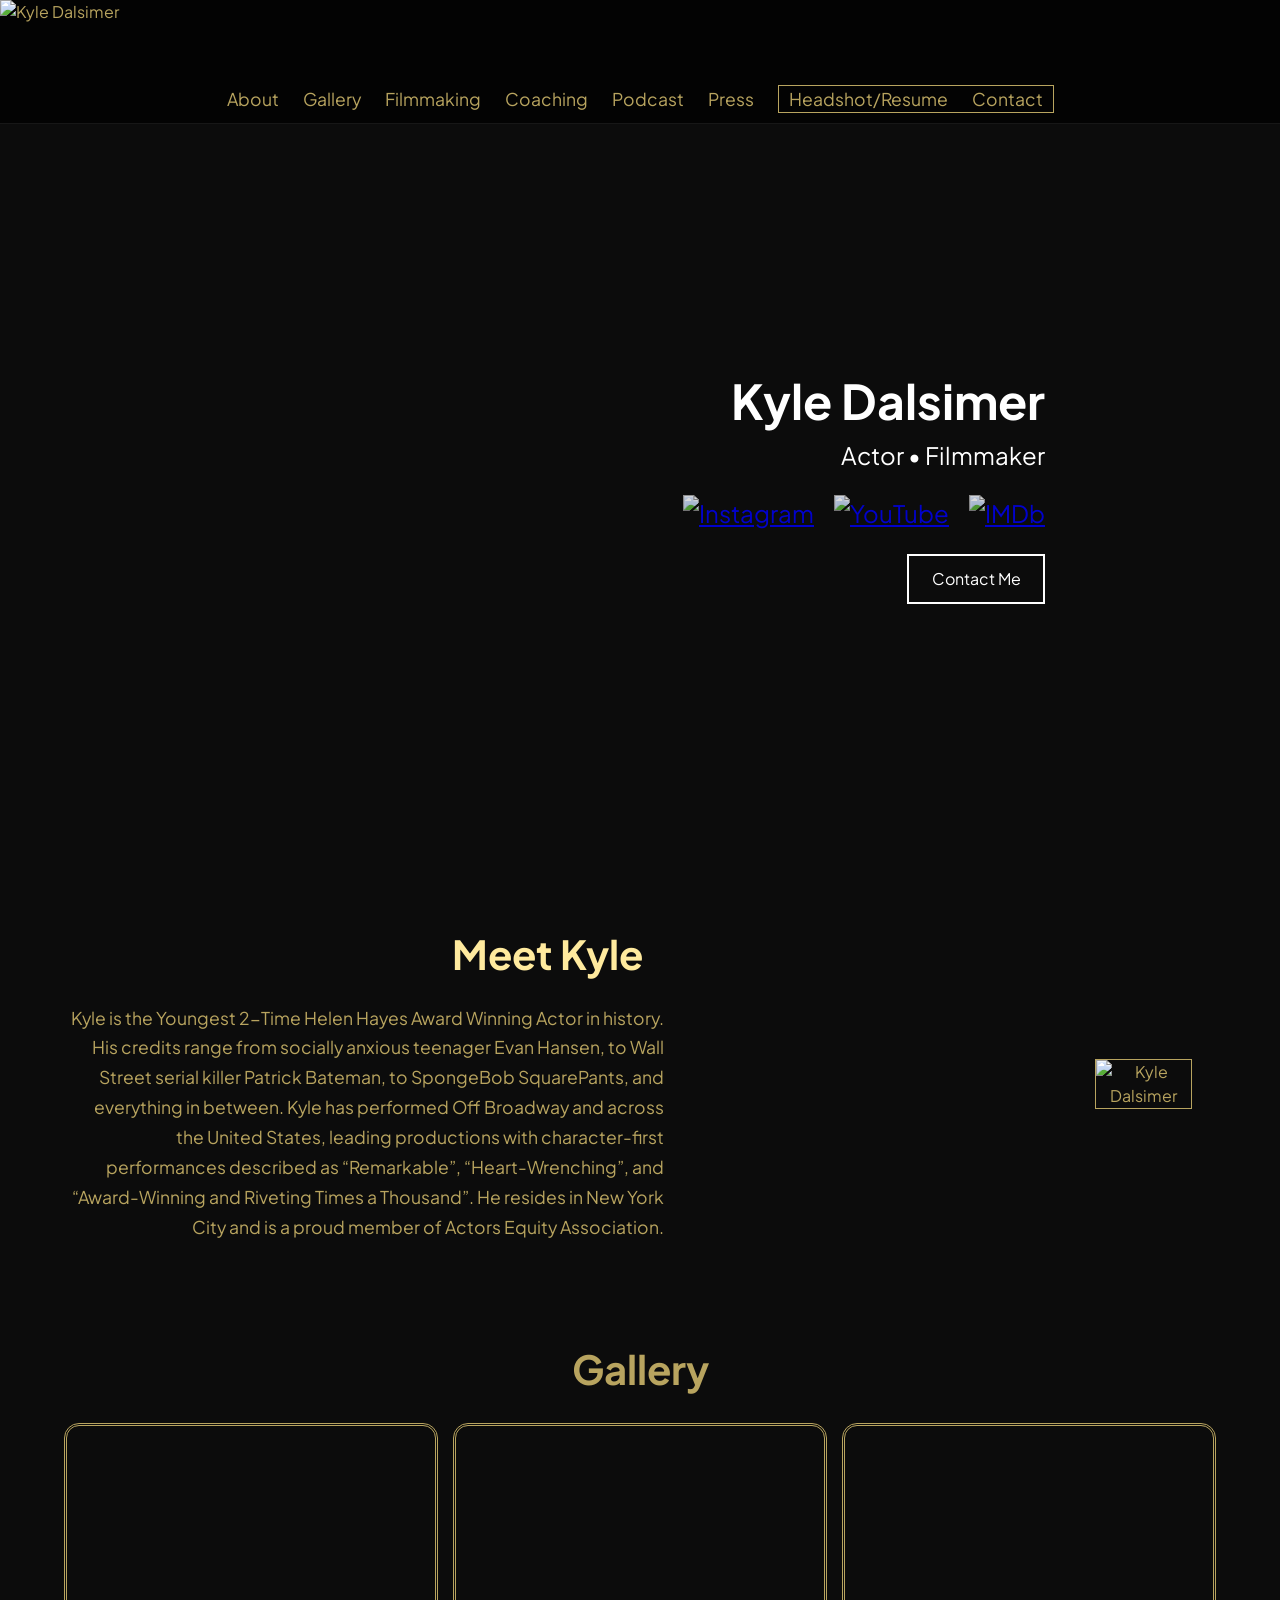
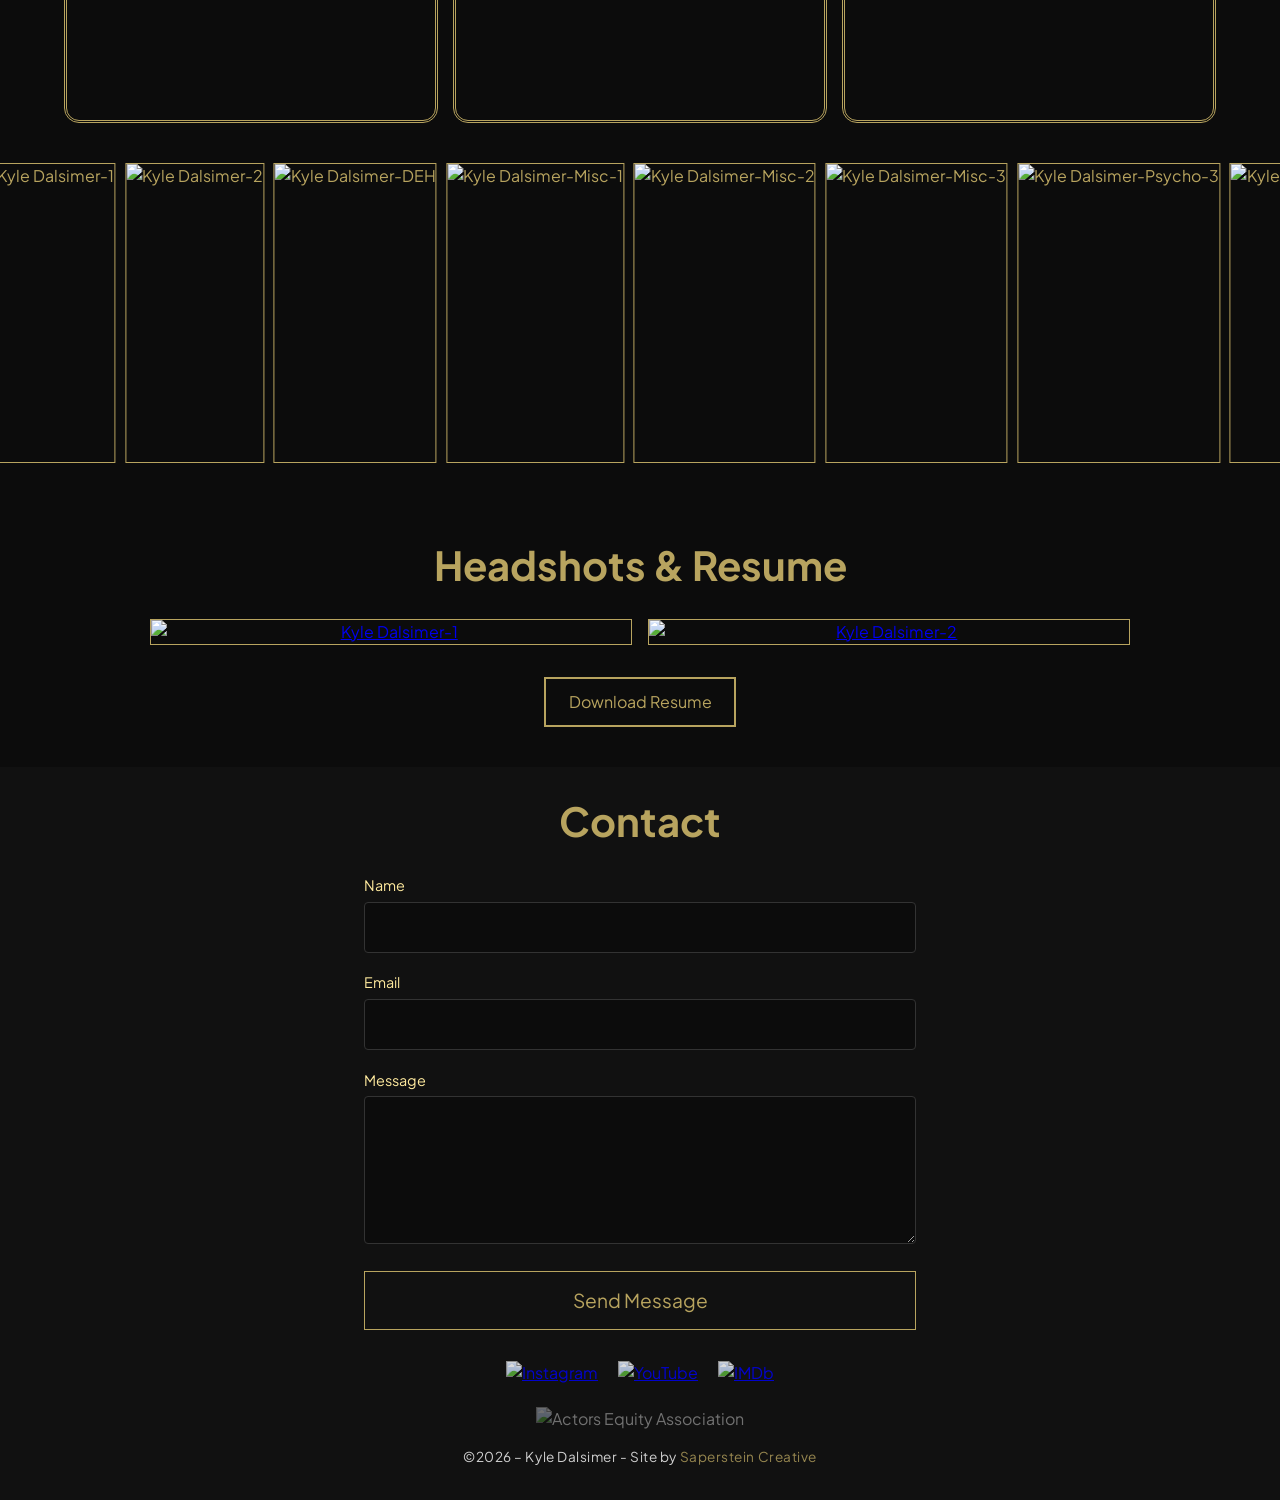
==== index.html @ 27006dba "Add files via upload" ====
<!DOCTYPE html>
<html lang="en">
<head>
  <meta charset="UTF-8">
  <meta name="viewport" content="width=device-width, initial-scale=1.0">
  <title>Kyle Dalsimer</title>
  <meta name="description" content="Official Website of Kyle Dalsimer">

<link rel="preconnect" href="https://fonts.googleapis.com">
<link rel="preconnect" href="https://fonts.gstatic.com" crossorigin>
<link href="https://fonts.googleapis.com/css2?family=Plus+Jakarta+Sans:ital,wght@0,200..800;1,200..800&display=swap" rel="stylesheet">
  <link rel="stylesheet" href="style.css">
</head>

<body>

<div id="page-wrapper">

<!-- NAV -->
<nav class="nav">

  <div class="logo">
    <a href="index.html">
      <img src="images/KD-Signature.svg" alt="Kyle Dalsimer">
    </a>
  </div>

<button class="hamburger" id="hamburger" aria-label="Toggle Menu">
  <span></span>
  <span></span>
  <span></span>
</button>

  <ul class="nav-links">
    <li><a href="#about">About</a></li>
    <li><a href="#reel">Gallery</a></li>
    <li><a href="pages/filmmaking.html">Filmmaking</a></li>
    <li><a href="pages/coaching.html">Coaching</a></li>
    <li><a href="pages/podcast.html">Podcast</a></li>
    <li><a href="pages/press.html">Press</a></li>

    <li>
      <ul class="headres-button-nav">
        <li><a href="#gallery">Headshot/Resume</a></li>
        <li><a href="#contact">Contact</a></li>
      </ul>
    </li>
  </ul>

</nav>

<!-- HERO -->
<header id="hero" class="hero">
  <div class="hero-left">
  </div>

  <div class="hero-right reveal">
    <h1>Kyle Dalsimer</h1>
    <p>Actor • Filmmaker</p>

     <div class="socials">
      <a href="https://www.instagram.com/kyledalsimer" target="_blank" aria-label="Instagram">
        <img src="images/icon-instagram.svg" alt="Instagram">
      </a>
      <a href="https://www.youtube.com/@kyledalsimer" target="_blank" aria-label="YouTube">
        <img src="images/icon-youtube.svg" alt="YouTube">
      </a>
      <a href="https://www.imdb.com/name/nm16443739/?ref_=tt_ov_1_1" target="_blank" aria-label="YouTube">
        <img src="images/icon-imdb.svg" alt="IMDb">
      </a>
    </div>

    <a href="#contact" class="btn">Contact Me</a>

  </div>

</header>

<!-- ABOUT -->
<section id="about" class="about-section">
  <div class="container about-inner">

    <div class="about-text reveal">
      <h2>Meet Kyle</h2>
      <p>
        Kyle is the Youngest 2-Time Helen Hayes Award Winning Actor in history.
        His credits range from socially anxious teenager Evan Hansen, to Wall
        Street serial killer Patrick Bateman, to SpongeBob SquarePants, and
        everything in between. Kyle has performed Off Broadway and across the
        United States, leading productions with character-first performances
        described as “Remarkable”, “Heart-Wrenching”, and “Award-Winning and
        Riveting Times a Thousand”. He resides in New York City and is a proud
        member of Actors Equity Association.
      </p>
    </div>

     <div class="about-image">
      <img src="images/headshot-2.jpg" alt="Kyle Dalsimer">
    </div>

  </div>
</section>

<!-- Gallery -->
<section id="reel" class="section alt">
  <div class="container">
    <h2>Gallery</h2>
    <div class="video-wrapper revealup">
      <iframe src="https://www.youtube.com/embed/IlOM77OqnHk?si=qnkr8kxGao5QCxED" title="YouTube video player" frameborder="0" allow="accelerometer; autoplay; clipboard-write; encrypted-media; gyroscope; picture-in-picture; web-share" referrerpolicy="strict-origin-when-cross-origin" allowfullscreen></iframe>
      <iframe src="https://www.youtube.com/embed/VIDEOID" allowfullscreen></iframe>
      <iframe src="https://www.youtube.com/embed/VIDEOID" allowfullscreen></iframe>
    </div>
  </div>

  <section class="scroll-gallery">
  <div class="gallery-track" id="galleryTrack">
    <!-- ORIGINAL SET -->
    <div class="gallery-item"><img src="images/psycho-1.jpg" alt="Kyle Dalsimer-1"></div>
    <div class="gallery-item"><img src="images/psycho-2.jpg" alt="Kyle Dalsimer-2"></div>
    <div class="gallery-item"><img src="images/DEH-1.jpg" alt="Kyle Dalsimer-DEH"></div>
    <div class="gallery-item"><img src="images/misc-1.jpg" alt="Kyle Dalsimer-Misc-1"></div>
    <div class="gallery-item"><img src="images/misc-2.jpg" alt="Kyle Dalsimer-Misc-2"></div>
    <div class="gallery-item"><img src="images/misc-3.jpg" alt="Kyle Dalsimer-Misc-3"></div>
    <div class="gallery-item"><img src="images/psycho-3.jpg" alt="Kyle Dalsimer-Psycho-3"></div>
    <div class="gallery-item"><img src="images/joseph-1.jpg" alt="Kyle Dalsimer-Joseph-1"></div>
    <div class="gallery-item"><img src="images/psycho-4.jpg" alt="Kyle Dalsimer-Psycho-4"></div>
    <div class="gallery-item"><img src="images/psycho-5.jpg" alt="Kyle Dalsimer-Psycho-5"></div>
    <div class="gallery-item"><img src="images/DEH-2.jpg" alt="Kyle Dalsimer-DEH-2"></div>
    <div class="gallery-item"><img src="images/DEH-3.jpg" alt="Kyle Dalsimer-DEH-3"></div>
    <div class="gallery-item"><img src="images/DEH-4.jpg" alt="Kyle Dalsimer-DEH-4"></div>
    <div class="gallery-item"><img src="images/joseph-2.jpg" alt="Kyle Dalsimer-Joseph-2"></div>
    <div class="gallery-item"><img src="images/joseph-3.jpg" alt="Kyle Dalsimer-Joseph-3"></div>
</section>

    <!-- LIGHTBOX -->
<div class="lightbox" id="lightbox">
  <button class="lb-close">&times;</button>
  <button class="lb-prev">&#10094;</button>
  <img class="lb-img" id="lbImg">
  <button class="lb-next">&#10095;</button>
</div>

</section>

<!-- Headshots -->
<section id="gallery" class="section alt">
  <div class="container">
    <h2>Headshots & Resume</h2>
    <div class="headshot-grid-container revealup">
    <div class="headshot-grid">
      <a href="images/headshot-1.jpg" download>
        
  <img src="images/headshot-1.jpg" alt="Kyle Dalsimer-1">
</a>
      <a href="images/headshot-2.jpg" download>
  <img src="images/headshot-2.jpg" alt="Kyle Dalsimer-2">
</a>
    </div>
    </div>

    <a href="pdfs/Kyle-Dalsimer-Resume.pdf" class="res-btn">Download Resume</a>

  </div>
</section>

<!-- CONTACT -->
<section id="contact" class="contact-section">
  <div class="contact-container">
    <h2>Contact</h2>

    <form class="contact-form">

      <div class="form-group">
        <label for="name">Name</label>
        <input id="name" name="name" type="text" required>
      </div>

      <div class="form-group">
        <label for="email">Email</label>
        <input id="email" name="email" type="email" required>
      </div>

      <div class="form-group">
        <label for="message">Message</label>
        <textarea id="message" name="message" rows="5" required></textarea>
      </div>

      <button type="submit">Send Message</button>

    </form>
  </div>
</section>

<!-- FOOTER -->
<footer class="footer">

     <div class="socials">
      <a href="https://www.instagram.com/kyledalsimer" target="_blank" aria-label="Instagram">
        <img src="images/icon-instagram.svg" alt="Instagram">
      </a>
      <a href="https://www.youtube.com/@kyledalsimer" target="_blank" aria-label="YouTube">
        <img src="images/icon-youtube.svg" alt="YouTube">
      </a>
      <a href="https://www.imdb.com/name/nm16443739/?ref_=tt_ov_1_1" target="_blank" aria-label="YouTube">
        <img src="images/icon-imdb.svg" alt="IMDb">
      </a>
    </div>

    <img class="footer-logo" src="images/AEA-logo-2.png" alt="Actors Equity Association">

   <div class="footer-copyright">
      ©2026 – Kyle Dalsimer - Site by <a href="https://www.sapersteindesign.com" target="_blank">Saperstein Creative</a>
    </div>

</footer>

</div>

<script src="script.js"></script>

</body>
</html>
---- style.css ----
/* RESET */
*,
*::before,
*::after {
  box-sizing: border-box;
  margin: 0;
  padding: 0;
}

:root{
  --gold: #b8a45f;
  --gold-soft: rgb(255, 234, 158);
  --black: #0c0c0c;
  --white: #ffffff;
  --nav-height: 110px;
}

*::before,
*::after {
  box-sizing: border-box;
  margin: 0;
  padding: 0;
}

body {
  margin: 0;
  line-height: 1.5;
  font-family: "Plus Jakarta Sans", sans-serif;
  background-color: var(--black);
  color: var(--gold);
}

#page-wrapper {
  opacity: 1;
  transition: opacity 0.5s ease-in-out;
}

#page-wrapper.fade-out {
  opacity: 0;
}

img{
  max-width:100%;
  height:auto;
}

/* SCROLL ANIMATION */

.reveal {
  opacity: 0;
  transform: translateX(20px);
  transition: opacity 0.7s ease, transform 0.7s ease;
}

.reveal.active {
  opacity: 1;
  transform: translateX(0);
}

.revealup {
  opacity: 0;
  transform: translateY(20px);
  transition: opacity 0.7s ease, transform 0.7s ease;
}

.revealup.active {
  opacity: 1;
  transform: translateY(0);
}

/* NAV */
.nav {
  position: sticky;
  top: 0;
  background: rgba(0, 0, 0, 0.7);
  color: var(--gold);
  border-bottom: 1px solid #171717;
  z-index: 1000;
  backdrop-filter: blur(10px);
}

.nav-flex {
  display: flex;
  flex-direction: column;
  justify-content: center;
  align-items: center;
  padding: 10px 0 15px 0;
}

.nav-container { /* NOT IN USE */
  display: flex;
  justify-content: center;
  align-items: center;
  padding: 5px;
  width: min(1100px, 90%);
  margin: auto;
}

.nav-links {
  position: sticky;
  top: 0;
  display: flex;
  gap: 1.5rem;
  list-style: none;
  align-items: center;
  font-size: 1.1rem;
  width: 100%;
  justify-content: center;
  margin-bottom: 10px;
}

.headres-button-nav { /* Headshot/Resume and Contact Button inside Nav */
  display: flex;
  gap: 1.5rem;
  list-style: none;
  border: 1px solid var(--gold);
  border-radius: 0px;
  padding: 0px 10px;
}

.nav a {
  display: block;
  text-decoration: none;
  color: inherit;
  transition: color 0.3s ease, transform 0.3s ease;
}

.nav a:hover {
  color: var(--gold-soft);
  transform: scale(1.04);
}

.logo {
  transition: color 0.3s ease, transform 0.3s ease;
  padding: 0 0 5px 0;
}

.logo img {
  display: block;
  height: 80px;
  width: auto;
  margin: auto;
}

.logo-svg {
  fill: var(--gold);
}

.logo:hover {
  color: var(--gold-soft);
  transform: scale(1.03);
}

/* HAMBURGER */

.hamburger{
  display:none;
  flex-direction:column;
  justify-content:center;
  gap:6px;
  width:28px;
  height:20px;
  cursor:pointer;
  position:absolute;
  right:25px;
  top:35px;
  background: none;
  border: none;
  padding: 0;
  z-index:1001;
}

.hamburger span{
  display:block;
  height:2px;
  width:100%;
  background:var(--gold);
  transition:all 0.3s ease;
  transform-origin:center;
}

/* HAMBURGER → X */

.hamburger.open span:nth-child(1){
  transform: translateY(8px) rotate(45deg);
}

.hamburger.open span:nth-child(2){
  opacity:0;
}

.hamburger.open span:nth-child(3){
  transform: translateY(-8px) rotate(-45deg);
}

/* HERO */
.hero {
  scroll-margin-top: var(--nav-height);
  display: grid;
  grid-template-columns: 1fr 1fr;
  height: 80vh;
  place-items: center;
  background: url("images/headshot-hero.jpg") center/cover no-repeat;
  background-color: var(--black);
  background-position: top;
  text-align: center;
  color: white;
  font-size: 1.5rem;
  padding-right: 10%;
}

.hero h1 {
  font-size: 3rem;
}

.hero-right {
  display:flex;
  flex-direction: column;
  align-items: flex-end;
}

.hero-left img {
  width: 100%;
  max-width: 300px;
  border-radius: 8px;
}

.btn {
  display: inline-block;
  font-size: 1rem;
  padding: .7rem 1.4rem;
  color: white;
  border: 2px solid white;
  text-decoration: none;
  transition: background-color 0.3s ease, color 0.3s ease, transform 0.3s ease;
}

.btn:hover {
  background-color: white;
  color: #000000;
  transform: scale(1.05);
}


/* SECTIONS */
.section {
  scroll-margin-top: var(--nav-height);
  padding: 1rem 0;
  margin-bottom: 1.5rem;
}

.section.alt {
  scroll-margin-top: var(--nav-height);
  background: var(--black);
}

.container {
  width: min(1200px, 90%);
  margin: auto;
  text-align: center;
}

h2 {
  margin-bottom: 1.5rem;
  text-align: center;
  font-size: 2.5rem;
}

/* ABOUT SECTION */
/* SECTION BACKGROUND */
.about-section{
  background: var(--black);
  padding: 5rem 0;
  scroll-margin-top: var(--nav-height);
}


/* CONTENT CONTAINER */
.container{
  width: min(1200px, 90%);
  margin-inline: auto;
}


/* FLEX LAYOUT */
.about-inner{
  display:flex;
  align-items:center;
  gap:4rem;
}

.about-inner.alt{
  gap:0;
  place-self: center;
}


/* IMAGE */
.about-image img{
  width: 80%;
  max-width: 500px;
  height:auto;
  display:block;
  border: 1.5px solid var(--gold);
}


/* TEXT */
.about-text{
  flex:1;
  color: var(--gold);
  text-align: right;
}

.about-text h2{
  font-size:2.5rem;
  margin-bottom:1.2rem;
  color: var(--gold-soft);
}

.about-text p{
  font-size:1.1rem;
  line-height:1.7;
  max-width:600px;
}

/* VIDEO */
.video-wrapper {
  display: grid;
  min-height: 300px;
  gap: 15px;
  grid-template-columns: repeat(3, 1fr);
}

.video-wrapper iframe {
  width: 100%;
  height: 100%;
  border: 3px double var(--gold);
  border-radius: 15px;
  transition: border 0.3s ease, transform 0.3s ease;
}

.video-wrapper iframe:hover {
  transform: scale(1.03);
  border: 3px double var(--gold-soft);
}

/* HEADSHOT GALLERY */
.grid {
  display: grid;
  grid-template-columns: repeat(auto-fit, minmax(220px, 1fr));
  gap: 1rem;
}

.grid img {
  width: 100%;
  display: block;
}

.headshot-grid-container{
  width: min(1200px, 85%);
  margin: auto;
}

.headshot-grid {
  display: grid;
  grid-template-columns: repeat(auto-fit, minmax(220px, 1fr));
  gap: 1rem;
}

.headshot-grid img {
  width: 100%;
  display: block;
  border: 1px solid var(--gold);
  transition: transform 0.3s ease;
}

.headshot-grid img:hover {
  transform: scale(1.02);
}

.res-btn {
  display: inline-block;
  font-size: 1rem;
  margin-top: 2rem;
  padding: .7rem 1.4rem;
  color: var(--gold);
  border: 2px solid var(--gold);
  text-decoration: none;
  transition: background-color 0.3s ease, color 0.3s ease, transform 0.3s ease, border 0.3s ease;
}

.res-btn:hover {
  background-color: var(--gold-soft);
  color: #000000;
  transform: scale(1.05);
  border: 2px solid var(--gold-soft);
}

/* GRID GALLERY */

.grid-gallery{
  width:min(1200px, 92%);
  margin-inline:auto;

  display:grid;
  grid-template-columns: repeat(4, 1fr);
  gap:1rem;
}


/* TILE */
.grid-item{
  position:relative;
  display:block;
  aspect-ratio:1/1;
  overflow:visible;
}


/* IMAGE */
.grid-item img{
  width:100%;
  height:100%;
  object-fit:cover;
  display:block;

  transition: transform .3s ease,
              filter .3s ease;
}


/* OVERLAY */
.grid-overlay{
  position:absolute;
  inset:0;
  background:rgba(0,0,0,.45);
  color: white;

  display:flex;
  align-items:center;
  justify-content:center;
  text-align:center;
  padding:1rem;

  opacity:0;
  transition:opacity .3s ease, transform .3s ease;
  font-size:1.2rem;
  letter-spacing:.04em;
}


/* HOVER EFFECT */
.grid-item:hover img{
  transform:scale(1.04);
  filter:brightness(.85);
}

.grid-item:hover .grid-overlay{
  opacity:1;
  transform: scale(1.04);
}


/* SCROLL GALLERY */

.scroll-gallery{
  width:100%;
  position:relative;
  margin-top: 1.5rem;
  overflow:hidden;
  padding: 1rem 0;
}

.gallery-track{
  display:flex;
  width:max-content;
}

.gallery-item{
  flex-shrink:0;
  margin-right:.6rem;
  height:300px;
  cursor:pointer;
}

.gallery-item img{
  height:100%;
  width:auto;
  display:block;
  transition:.3s ease;
  border-radius:0px;
  border: 1.5px solid var(--gold);
}

.gallery-item:hover img{
  transform:scale(1.03);
  border: 1.5px solid var(--gold-soft);
}

/* LIGHTBOX */
.lightbox{
  position:fixed;
  inset:0;
  background:rgba(0,0,0,.92);

  display:flex;
  align-items:center;
  justify-content:center;

  opacity:0;
  visibility:hidden;
  transition:opacity .35s ease, visibility .35s ease;

  z-index:999999;
}

/* active state */
.lightbox.open{
  opacity:1;
  visibility:visible;
}

.lb-img{
  max-width:90vw;
  max-height:90vh;

  transform:scale(.92);
  opacity:0;
  transition:transform .35s ease, opacity .35s ease;
}

.lightbox.open .lb-img{
  transform:scale(1);
  opacity:1;
}

.lb-close,
.lb-prev,
.lb-next{
  position:absolute;
  background:none;
  border:none;
  color:white;
  font-size:2.5rem;
  cursor:pointer;
  padding:.5rem 1rem;
}

.lb-close{ top:20px; right:30px; font-size:3rem; }
.lb-prev{ left:30px; }
.lb-next{ right:30px; }

/* Infinite scroll animation */
@keyframes scroll {
  from {
    transform: translateX(0);
  }
  to {
    transform: translateX(-50%);
  }
}

/* Optional: pause on hover */
.scroll-gallery:hover .gallery-track {
  animation-play-state: paused;
}

/* PRESS PAGE */
.hero-press {
  display: flex;
  scroll-margin-top: var(--nav-height);
  height: 70vh;
  place-items: center;
  background: url("images/joseph-3.jpg") center/cover no-repeat;
  background-color: var(--black);
  background-position: center;
  text-align: center;
  color: var(--gold-soft);
  font-size: 1.5rem;
  justify-content: center;
}

.hero-press h1 {
  font-size: 7rem;
  filter: drop-shadow(2px 2px 5px var(--black));
}

/* FILMMAKING PAGE */
.hero-filmmaking {
  display: flex;
  scroll-margin-top: var(--nav-height);
  height: 20vh;
  place-items: center;
  background-color: var(--black);
  text-align: center;
  color: var(--gold-soft);
  justify-content: center;
  margin-top: 2rem;
}

.hero-filmmaking h1 {
  font-size: 5rem;
  filter: drop-shadow(2px 2px 5px var(--black));
}

.film-text{
  flex:1;
  color: var(--gold);
  text-align: left;
}

.film-text h2{
  font-size:2.5rem;
  margin-bottom:1.2rem;
  color: var(--gold-soft);
}

.film-text p{
  font-size:1.1rem;
  line-height:1.7;
  max-width:600px;
}

.film-btn {
  display: flex;
  font-size: 1rem;
  padding: .7rem 1.4rem;
  margin-top: 2rem;
  place-self: center;
  color: var(--gold);
  border: 2px solid var(--gold);
  text-decoration: none;
  transition: background-color 0.3s ease, color 0.3s ease, transform 0.3s ease, border 0.3s ease;
}

.film-btn:hover {
  background-color: var(--gold-soft);
  color: #000000;
  transform: scale(1.05);
  border: 2px solid var(--gold-soft);
}

/* PODCAST PAGE */

.podcast-container{
  display:flex;
  align-items:center;
  gap:2rem;
  place-self: center;
  flex-direction: column;
}

.hero-podcast {
  display: flex;
  scroll-margin-top: var(--nav-height);
  height: 20vh;
  place-items: center;
  background-color: var(--black);
  text-align: center;
  color: var(--gold-soft);
  justify-content: center;
  margin-top: 2rem;
}

.hero-podcast h1 {
  font-size: 3.5rem;
  filter: drop-shadow(2px 2px 5px var(--black));
}

.video-wrapper-podcast {
  margin: 2rem auto;
  width: min(900px, 90%);
}

.video-wrapper-podcast iframe {
  width: 100%;
  height: 400px;
  border: 3px double var(--gold);
  border-radius: 15px;
  transition: border 0.3s ease, transform 0.3s ease;
}

.video-wrapper-podcast iframe:hover {
  transform: scale(1.01);
  border: 3px double var(--gold-soft);
}

.audio-wrapper-podcast {
  display: flex;
  justify-content: center;
  margin: 2rem 20vh auto 20vh;
}

.audio-wrapper-podcast iframe {
  width: 75%;
  border: 3px double var(--gold);
  border-radius: 15px;
  transition: border 0.3s ease, transform 0.3s ease;
}

.audio-wrapper-podcast iframe:hover {
  transform: scale(1.01);
  border: 3px double var(--gold-soft);
}

/* COACHING PAGE */

.coaching-container{
  display:flex;
  align-items:center;
  gap:2rem;
  place-self: center;
  flex-direction: column;
  margin-top: -3rem;
}

/* FOOTER */

.footer {
  text-align: center;
  padding-bottom: 2rem;
  background: #111;
  color: white;
}

.socials {
  display: flex;
  justify-content: center;
  gap: 20px;
  padding: 1.4rem 0;
}

.socials img {
  width: 45px;
  height: 45px;
  opacity: 0.85;
  transition: opacity 0.3s ease, transform 0.3s ease;
}

.socials a:hover img {
  opacity: 1;
  transform: translateY(-2px);
}

.footer-copyright {
  font-size: 0.85rem;
  opacity: 0.8;
  letter-spacing: 0.04em;
}

.footer-copyright a {
  color: var(--gold);               /* slightly lighter than text */
  text-decoration: none;            /* remove underline */
  transition: color 0.3s ease;      /* smooth hover */
}

.footer-copyright a:hover {
  color: var(--gold-soft);         /* subtle highlight on hover */
  cursor: pointer;
}

.footer-logo { 
  width: 160px;
  height: auto;
  opacity: 0.4;
  padding-bottom: 1rem;
}

/* CONTACT SECTION */

input,
textarea,
select,
button {
  font: inherit;
  color: inherit;
}

.contact-section{
  scroll-margin-top: var(--nav-height);
  padding: 0.5rem 0;
  background: #111;
}

.contact-container{
  max-width: 600px;
  margin: auto;
  margin-top: 1rem;
  padding: 0 1.5rem;
}

.contact-form{
  display: flex;
  flex-direction: column;
  gap: 1.2rem;
}

.form-group{
  display: flex;
  flex-direction: column;
}

.contact-form label{
  margin-bottom: .3rem;
  font-size: .9rem;
  color: var(--gold-soft);
}

.contact-form input,
.contact-form textarea{
  padding: .8rem;
  border: 1px solid #333;
  background: var(--black);
  color: white;
  font-size: 1rem;
  border-radius: 4px;
  transition: border .25s, box-shadow .25s;
}

.contact-form input:focus,
.contact-form textarea:focus{
  outline: none;
  border-color: var(--gold);
  box-shadow: 0 0 0 1px var(--gold);
}

.contact-form button{
  margin-top: .5rem;
  padding: .9rem;
  background: transparent;
  color: var(--gold);
  border: 1px solid var(--gold);
  cursor: pointer;
  font-size: 1.2rem;
  transition: all .3s ease;
}

.contact-form button:hover{
  background: var(--gold-soft);
  color: black;
  transform: scale(1.05);
}



/* MEDIA QUERIES */

/* grid gallery tablet */
@media (max-width: 1000px){
  .grid-gallery{
    grid-template-columns: repeat(3, 1fr);
  }
}

/* grid gallery small tablet */
@media (max-width: 700px){
  .grid-gallery{
    grid-template-columns: repeat(2, 1fr);
  }
}

/* grid gallery phone */
@media (max-width: 450px){
  .grid-gallery{
    grid-template-columns: 1fr;
  }
}

/* Hamburger Menu */

@media (max-width:850px){

  .nav{
    padding-bottom:10px;
  }

  .logo img{
    height:60px;
    margin-left:20px;
    margin-top:20px;
  }

  .hamburger{
    display:flex;
  }

  .nav-links{
    z-index: 1001;
    display:none;
    flex-direction:column;

    position:fixed;
    top: var(--nav-height);
    left:0;

    width:100%;
    background:rgba(0,0,0,.95);

    gap:22px;
    padding:30px 0;

    text-align:center;

    opacity:0;
    transform:translateY(-10px);
    transition:all .3s ease;

    border-top: 1px solid var(--gold);
  }

  .nav-links.open{
    display:flex;
    opacity:1;
    transform:translateY(0);
  }

  .nav-links li{
    opacity:0;
    transform:translateY(-10px);
    transition:opacity .35s ease, transform .35s ease;
}

  .nav-links.open li{
    opacity:1;
    transform:translateY(0);
  }

  .nav-links.open li:nth-child(1){ transition-delay:.05s; }
  .nav-links.open li:nth-child(2){ transition-delay:.1s; }
  .nav-links.open li:nth-child(3){ transition-delay:.15s; }
  .nav-links.open li:nth-child(4){ transition-delay:.2s; }
  .nav-links.open li:nth-child(5){ transition-delay:.25s; }
  .nav-links.open li:nth-child(6){ transition-delay:.3s; }
  .nav-links.open li:nth-child(7){ transition-delay:.35s; }

}

@media (min-width: 850px){
  .hamburger{
    display:none;
  }
}

@media (max-width:850px){

  .nav{
    display:flex;
    align-items:center;
    justify-content:space-between;
  }

}

/*Grid Gallery and Hero on smaller screens */

@media (max-width: 700px){

.hero{
  grid-template-columns:1fr;
  height:auto;
  padding:120px 0px 80px 0px;
  justify-items: end;
}

.hero-right{
  padding-right: 5%;
}

.hero h1{
  font-size:2.4rem;
}

}

/* ABOUT SECTION ON SMALLER SCREENS */

@media (max-width: 900px){

.about-inner{
  flex-direction:column;
  text-align:center;
}

.about-text{
  text-align:center;
}

.about-image img{
  width:100%;
}

.film-text{
  margin-top: 2rem;
}

}

/* VIDEO GALLERY ON SMALLER SCREENS */

@media (max-width: 900px){

.video-wrapper{
  grid-template-columns:1fr;
  min-height:auto;
}

.video-wrapper iframe{
  height:220px;
}

.audio-wrapper-podcast{
  margin: 1rem;

}

}

@media (max-width:768px){

.gallery-item{
  height:250px;
}

}

@media (max-width: 900px){
  
  :root{
    --nav-height: 90px;
  }
}
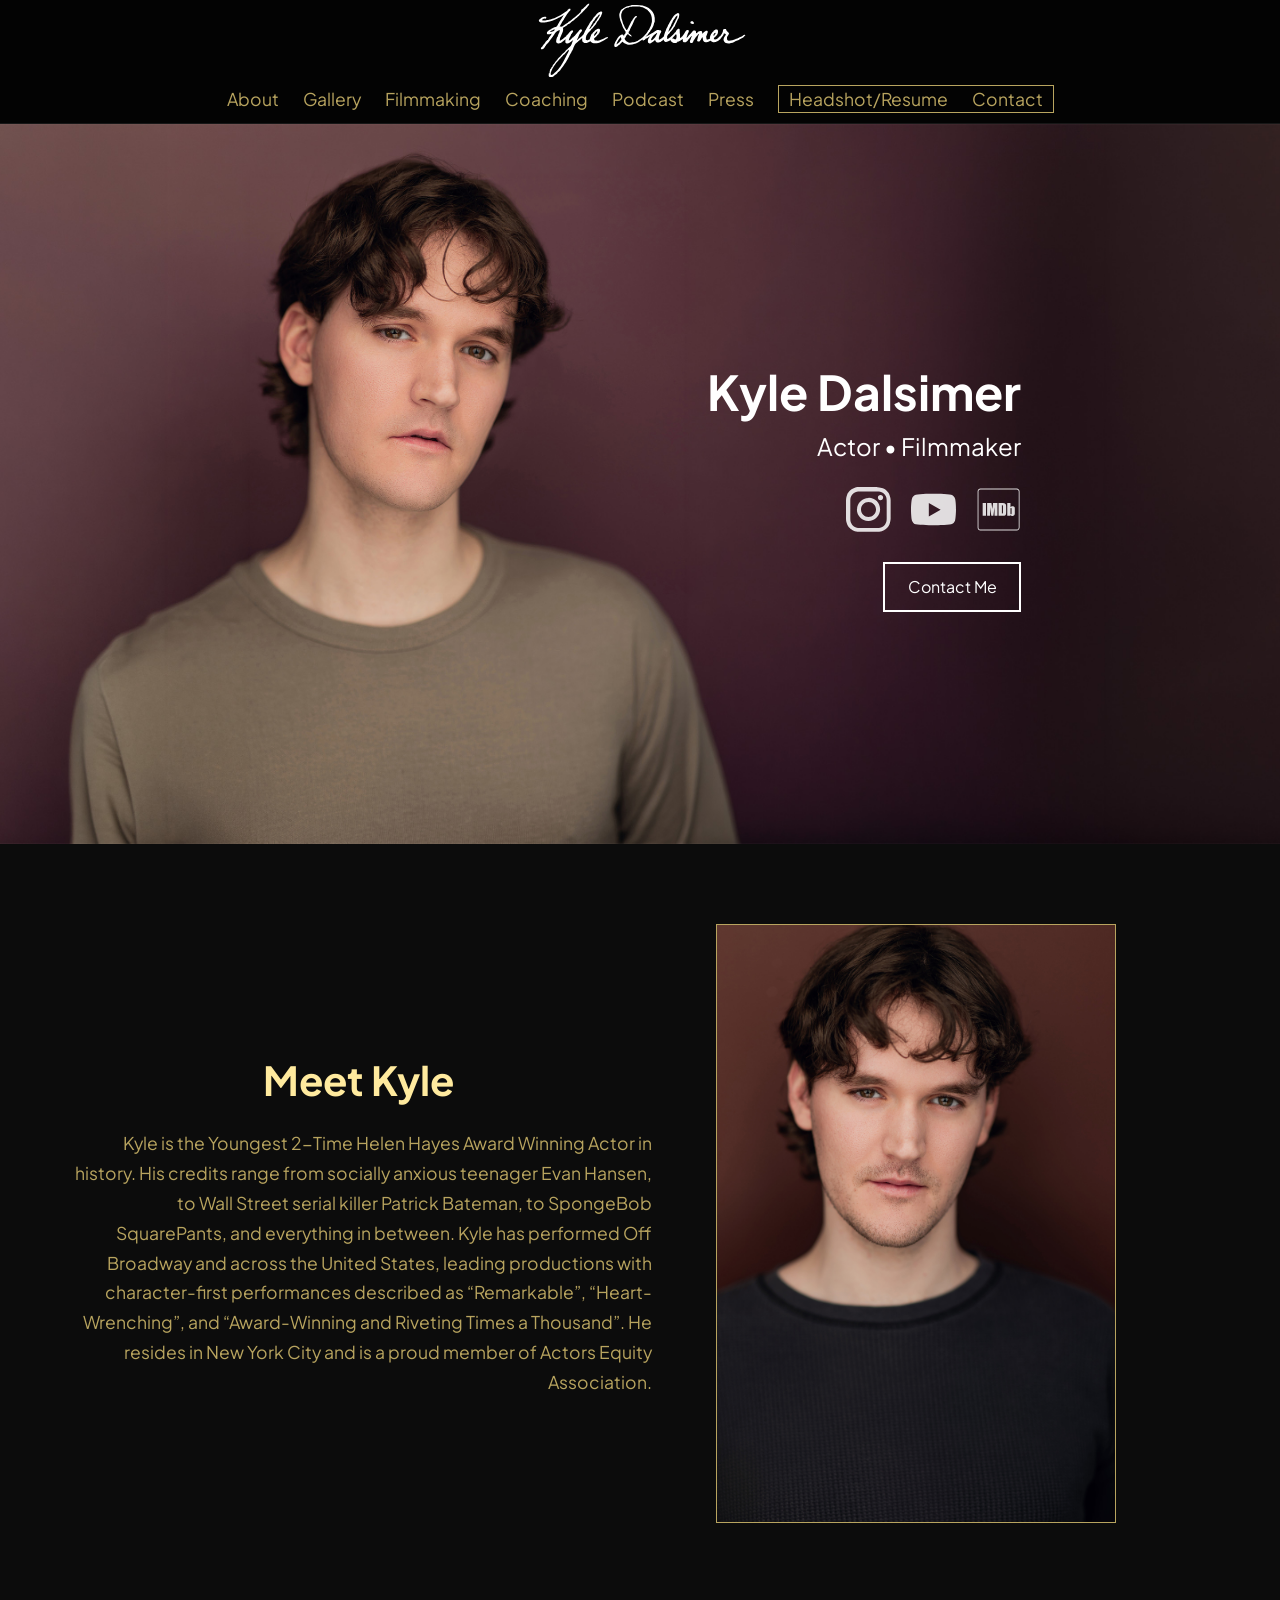
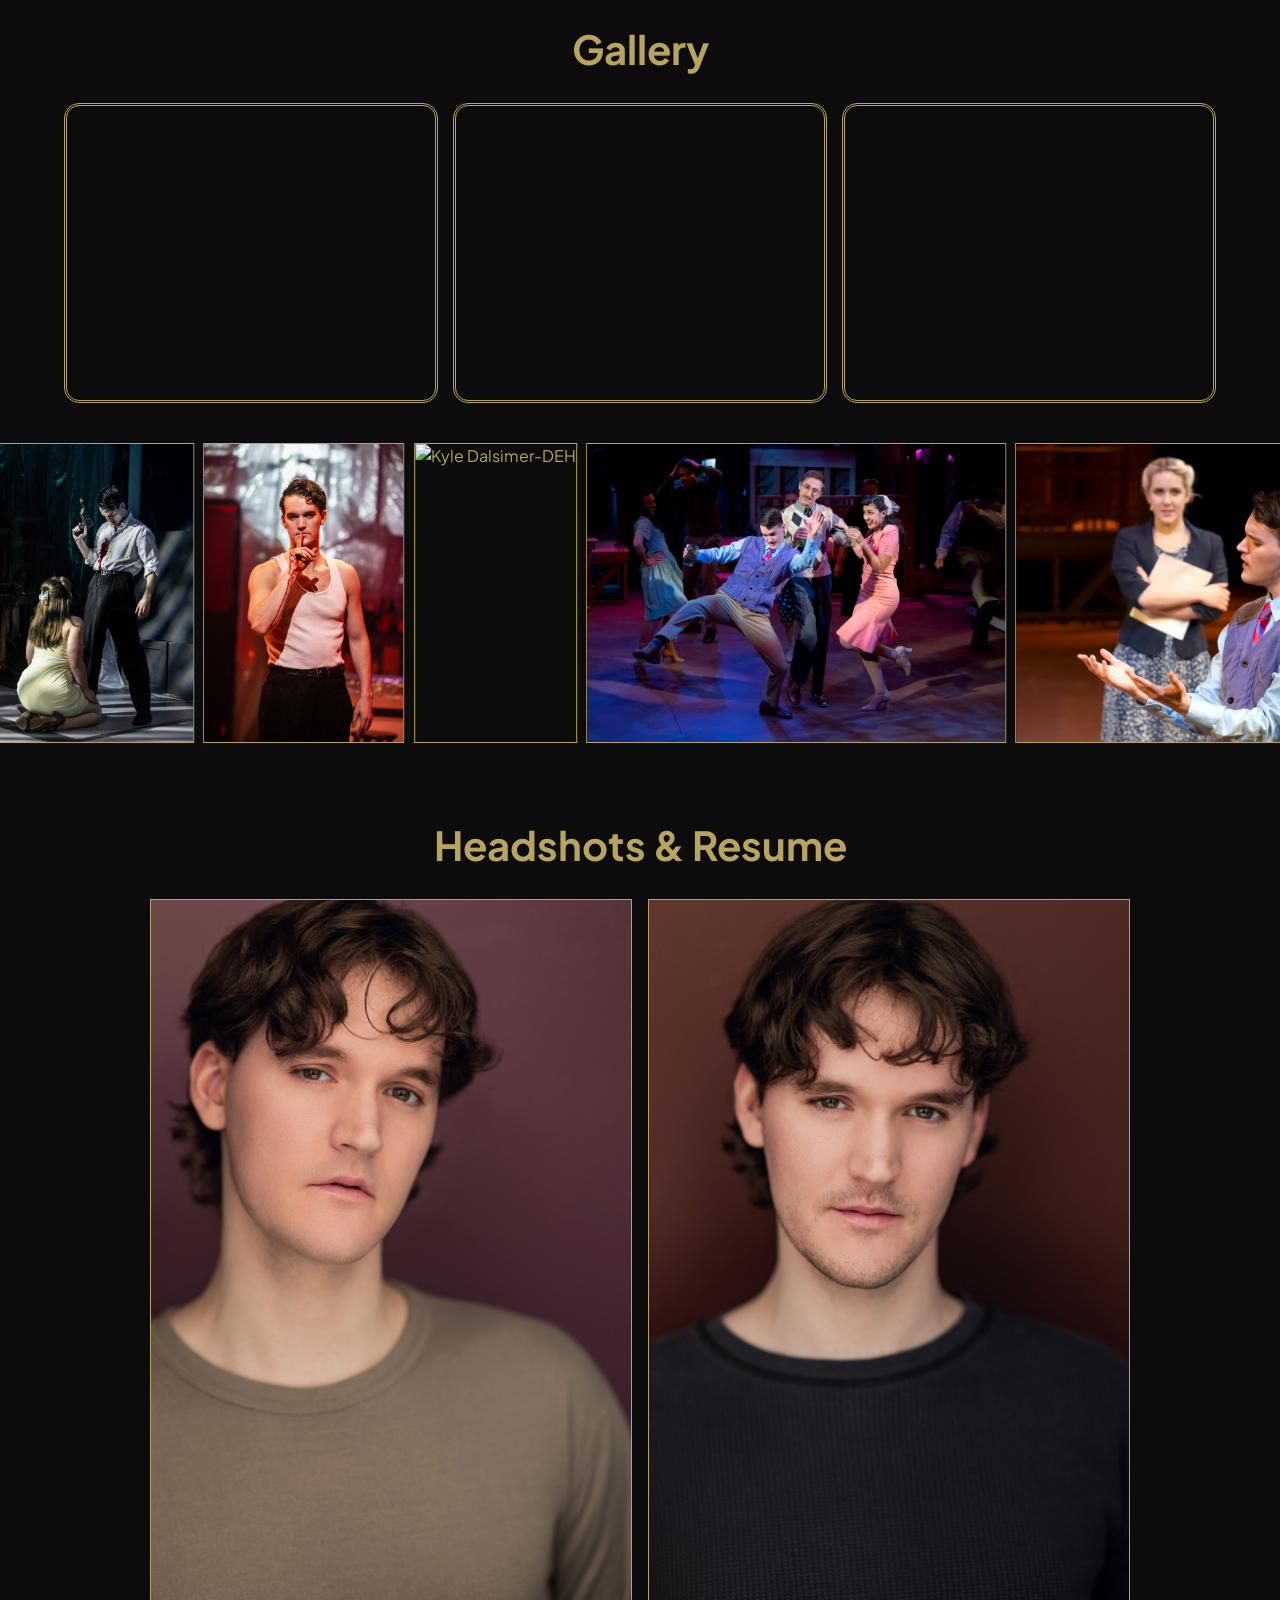
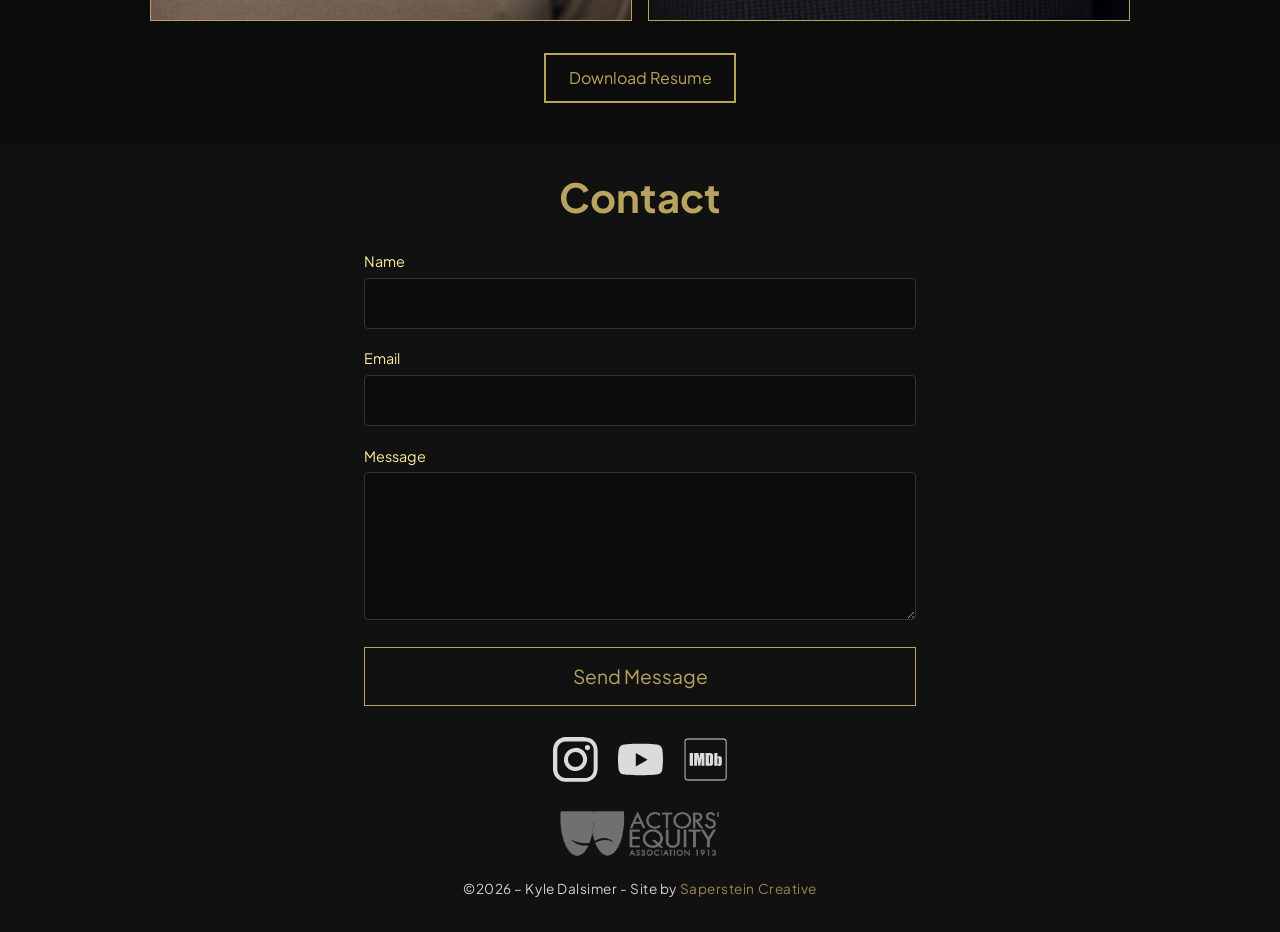
==== commit 3ffbaf17: "Update video iframes in index.html Replaced placeholder video iframes with actual video links." ====
--- a/index.html
+++ b/index.html
@@ -107,8 +107,8 @@
     <h2>Gallery</h2>
     <div class="video-wrapper revealup">
       <iframe src="https://www.youtube.com/embed/IlOM77OqnHk?si=qnkr8kxGao5QCxED" title="YouTube video player" frameborder="0" allow="accelerometer; autoplay; clipboard-write; encrypted-media; gyroscope; picture-in-picture; web-share" referrerpolicy="strict-origin-when-cross-origin" allowfullscreen></iframe>
-      <iframe src="https://www.youtube.com/embed/VIDEOID" allowfullscreen></iframe>
-      <iframe src="https://www.youtube.com/embed/VIDEOID" allowfullscreen></iframe>
+      <iframe src="https://www.youtube.com/embed/WTzMeZFlxNI?si=aj-J9F8LuwLNmQAg" title="YouTube video player" frameborder="0" allow="accelerometer; autoplay; clipboard-write; encrypted-media; gyroscope; picture-in-picture; web-share" referrerpolicy="strict-origin-when-cross-origin" allowfullscreen></iframe>
+      <iframe src="https://www.youtube.com/embed/AKss7FYpPEs?si=peE1-weU8Ets7sNG" title="YouTube video player" frameborder="0" allow="accelerometer; autoplay; clipboard-write; encrypted-media; gyroscope; picture-in-picture; web-share" referrerpolicy="strict-origin-when-cross-origin" allowfullscreen></iframe>
     </div>
   </div>
 
--- a/style.css
+++ b/style.css
@@ -641,6 +641,13 @@
   border: 2px solid var(--gold-soft);
 }
 
+.film-button-wrapper {
+  display: flex;
+  direction: column;
+  place-content: center;
+  margin: 2rem;
+}
+
 /* PODCAST PAGE */
 
 .podcast-container{
@@ -713,6 +720,7 @@
   place-self: center;
   flex-direction: column;
   margin-top: -3rem;
+  padding: 0 2rem;
 }
 
 /* FOOTER */
@@ -863,7 +871,7 @@
 /* grid gallery phone */
 @media (max-width: 450px){
   .grid-gallery{
-    grid-template-columns: 1fr;
+    grid-template-columns: repeat(2, 1fr);
   }
 }
 
@@ -1029,4 +1037,4 @@
   :root{
     --nav-height: 90px;
   }
-}+}
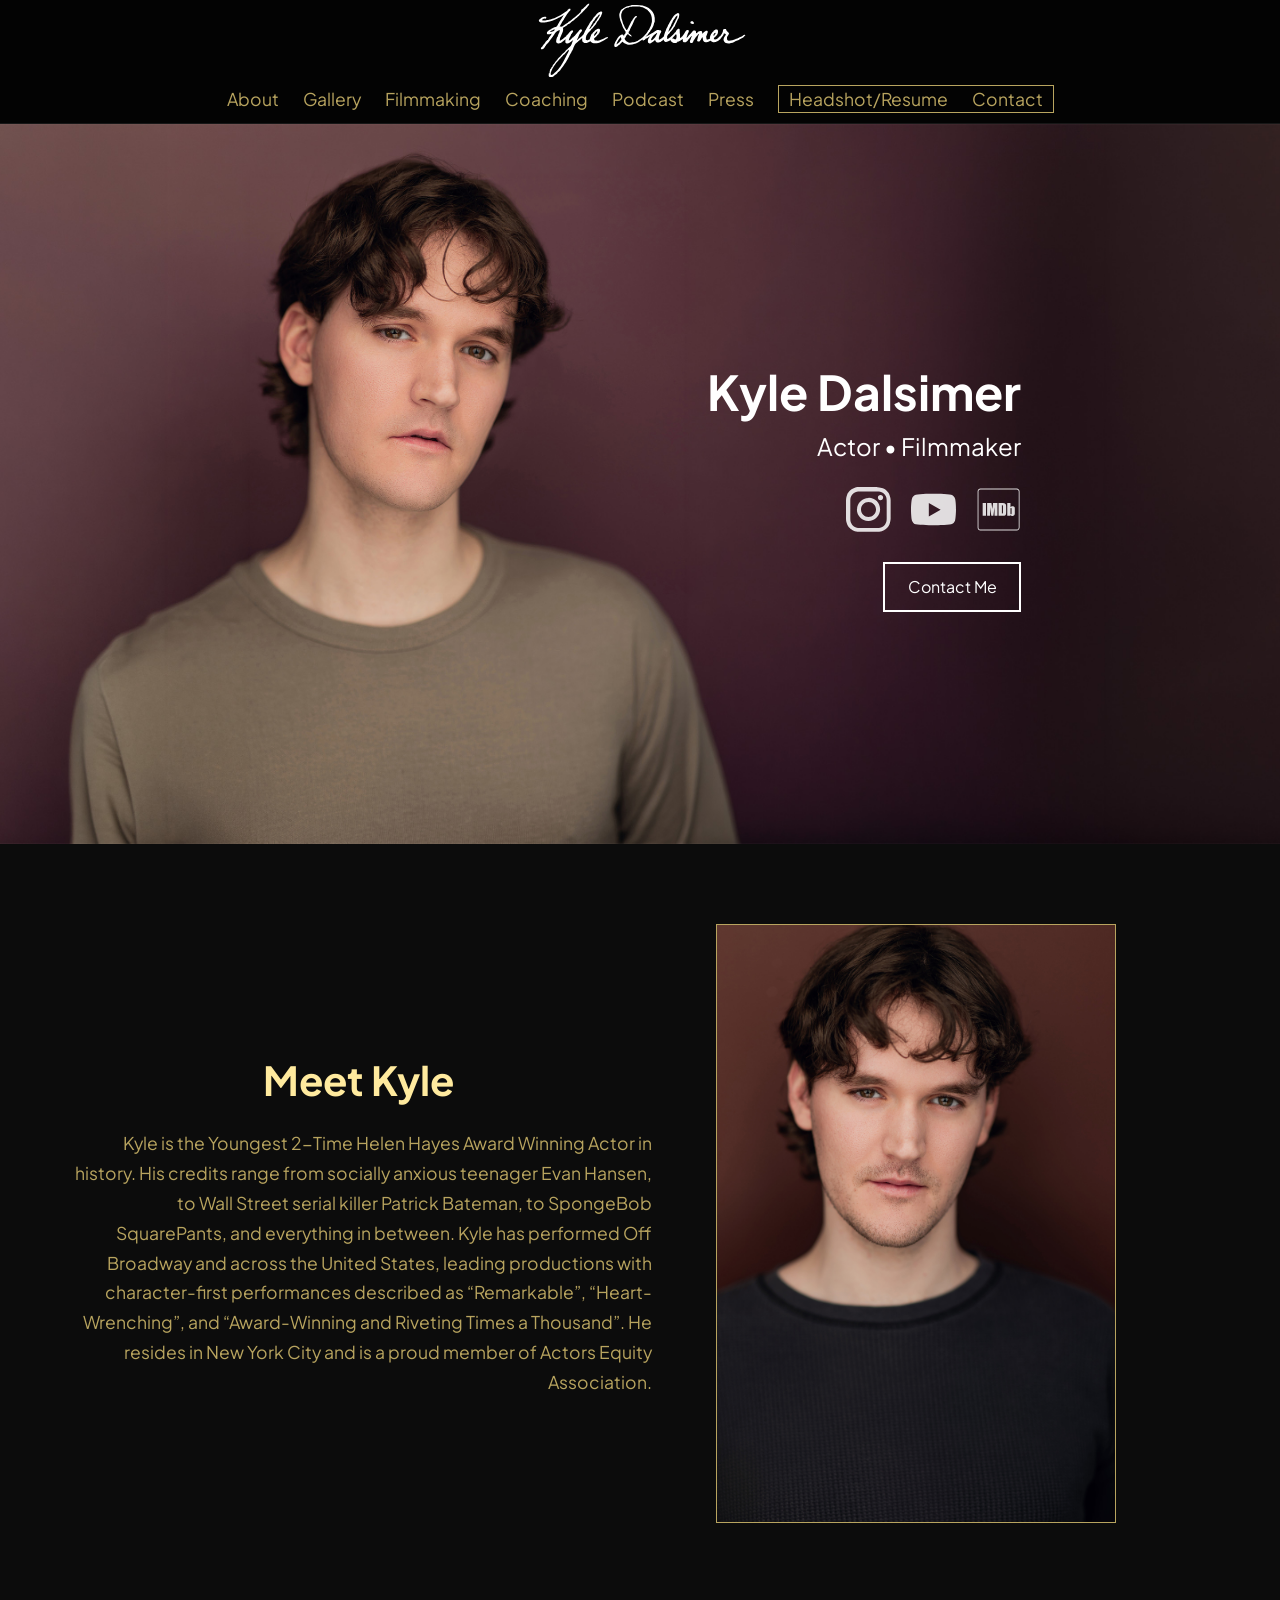
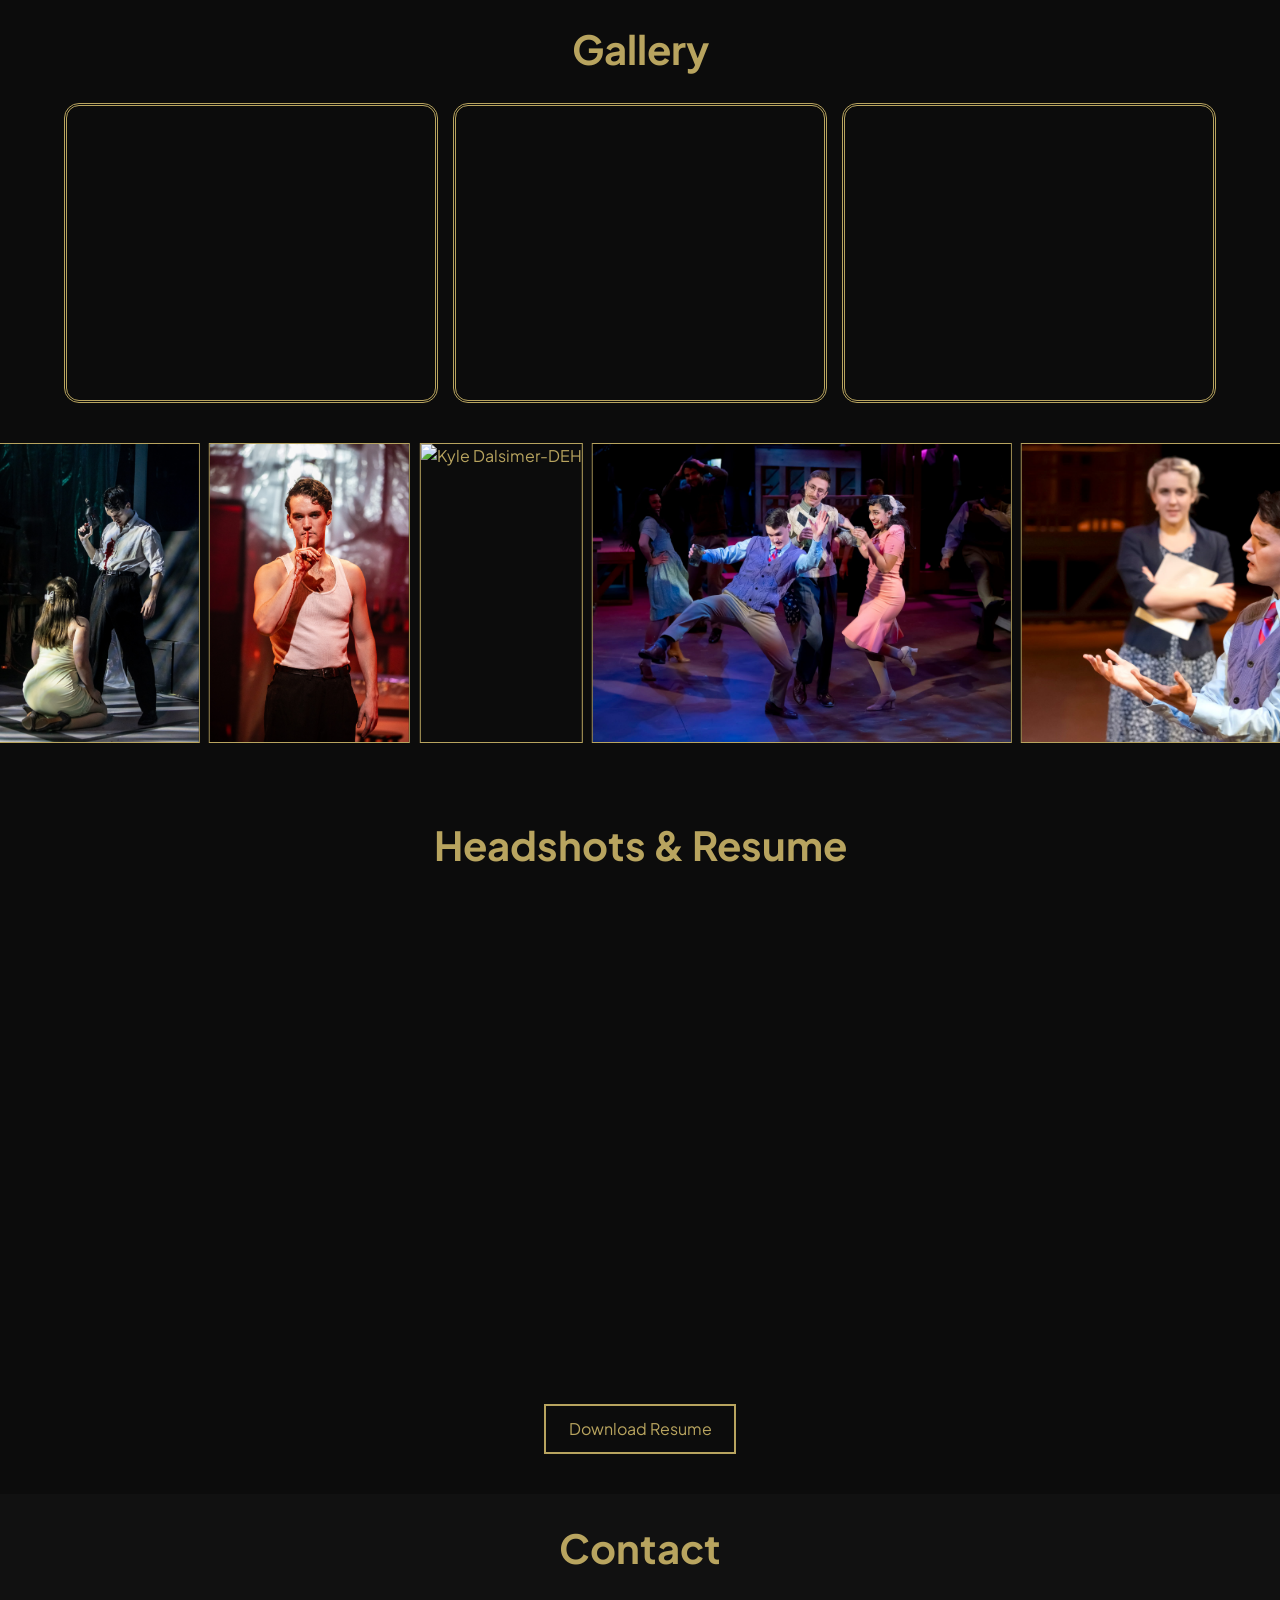
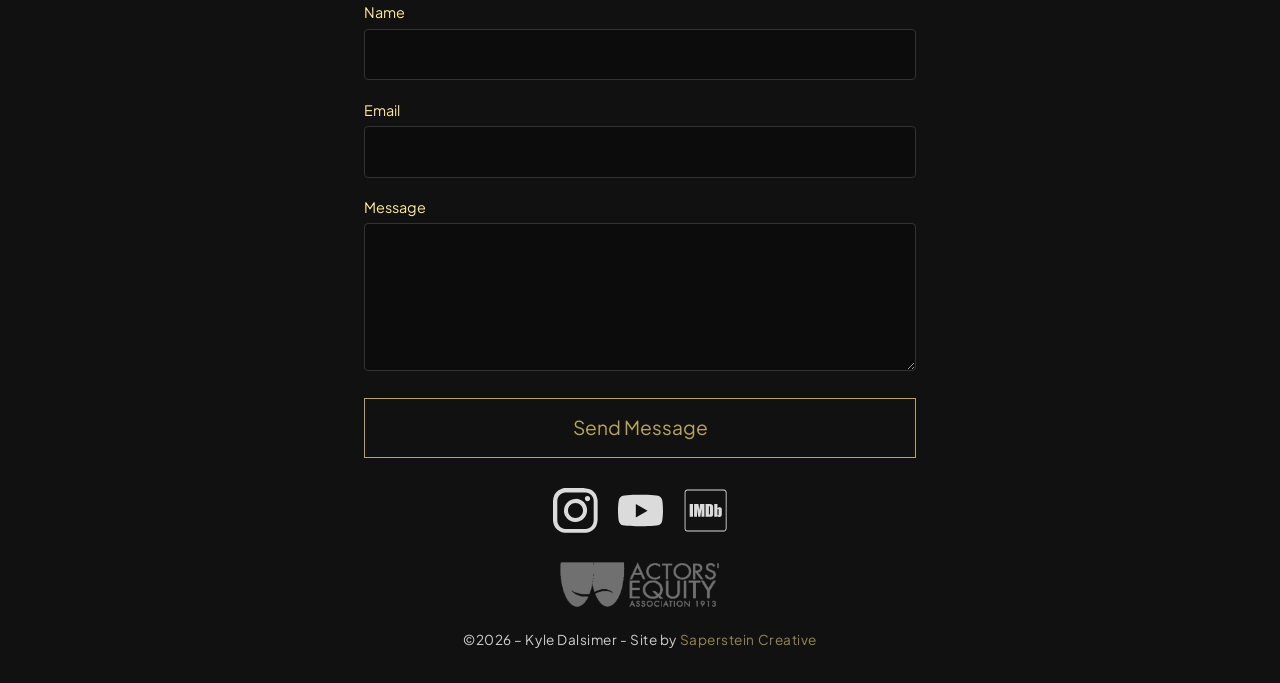
==== commit f67f5107: "Update headshot grid with new images Added additional headshot image links to the grid." ====
--- a/index.html
+++ b/index.html
@@ -149,12 +149,14 @@
     <div class="headshot-grid-container revealup">
     <div class="headshot-grid">
       <a href="images/headshot-1.jpg" download>
-        
-  <img src="images/headshot-1.jpg" alt="Kyle Dalsimer-1">
+    <img src="images/headshot-1.jpg" alt="Kyle Dalsimer-1">
 </a>
       <a href="images/headshot-2.jpg" download>
   <img src="images/headshot-2.jpg" alt="Kyle Dalsimer-2">
 </a>
+       <a href="images/headshot-3.jpg" download>
+  <img src="images/headshot-3.jpg" alt="Kyle Dalsimer-3">
+</a>
     </div>
     </div>
 
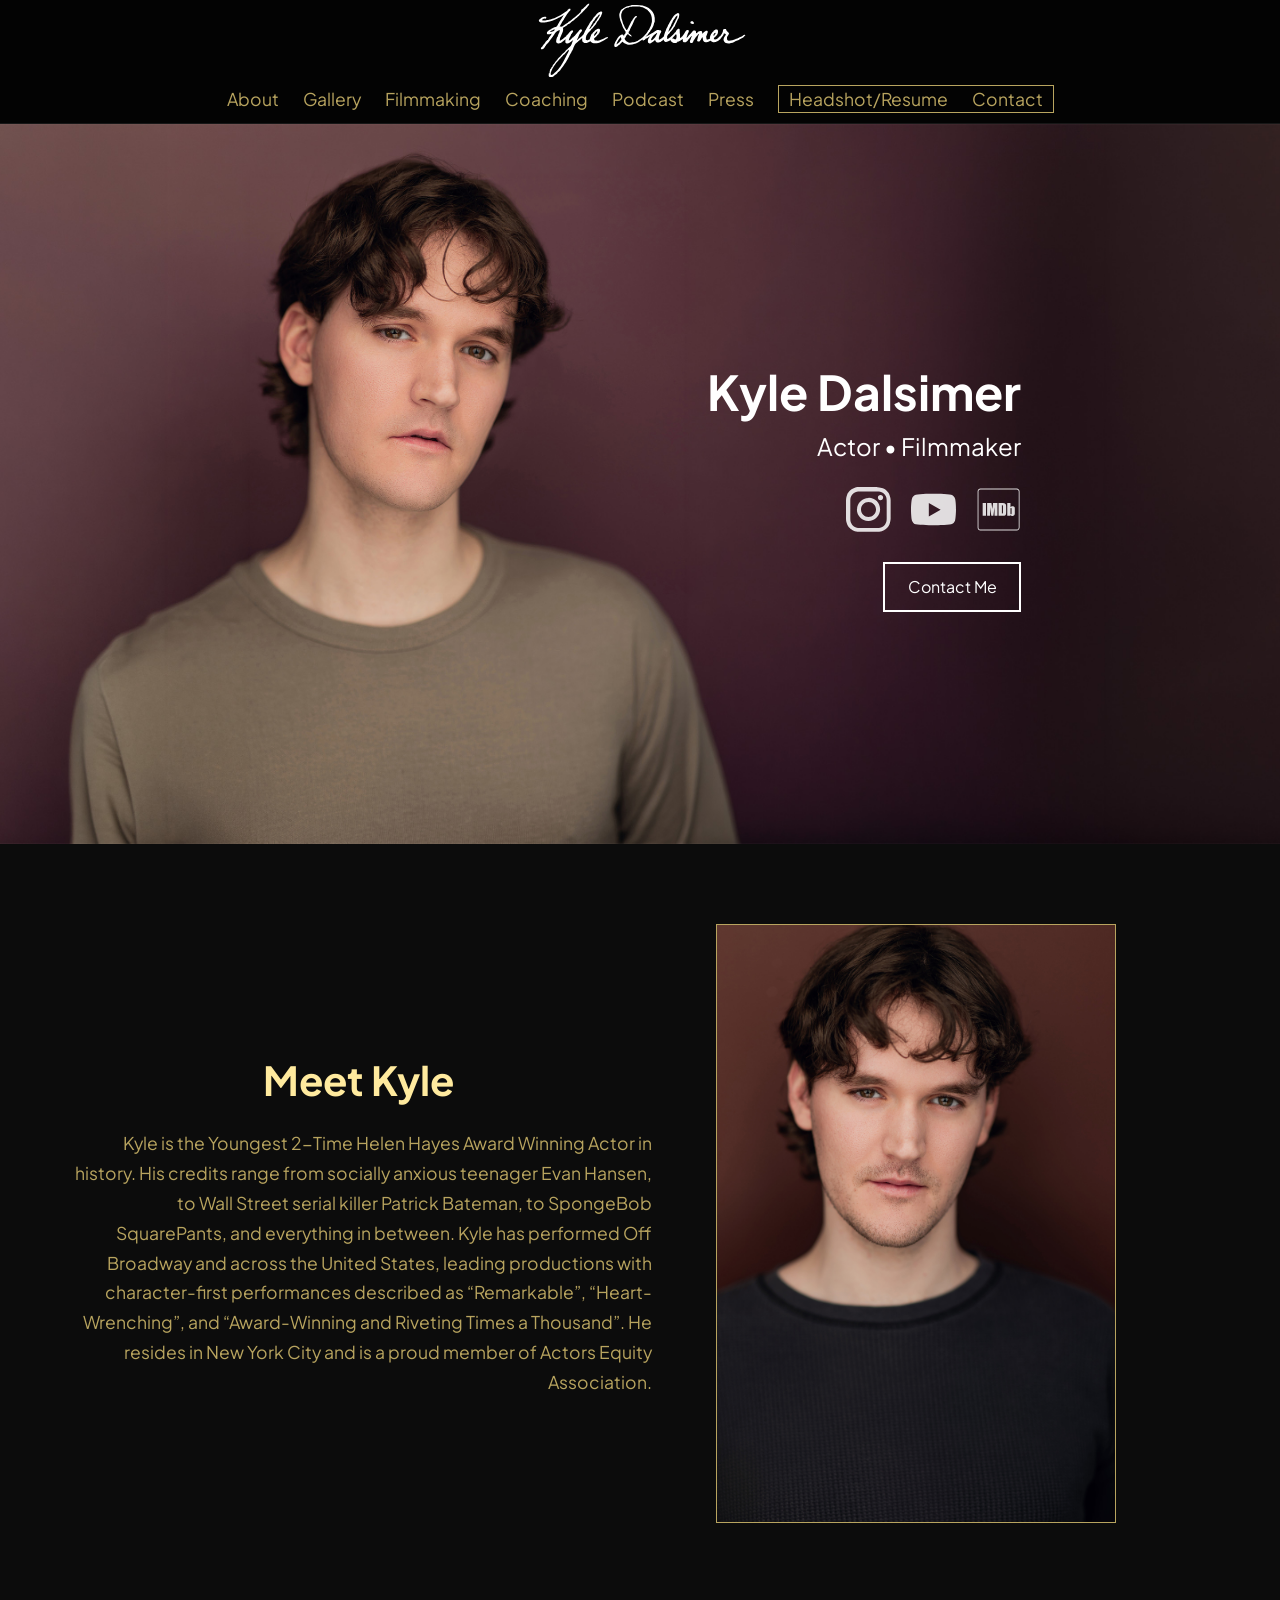
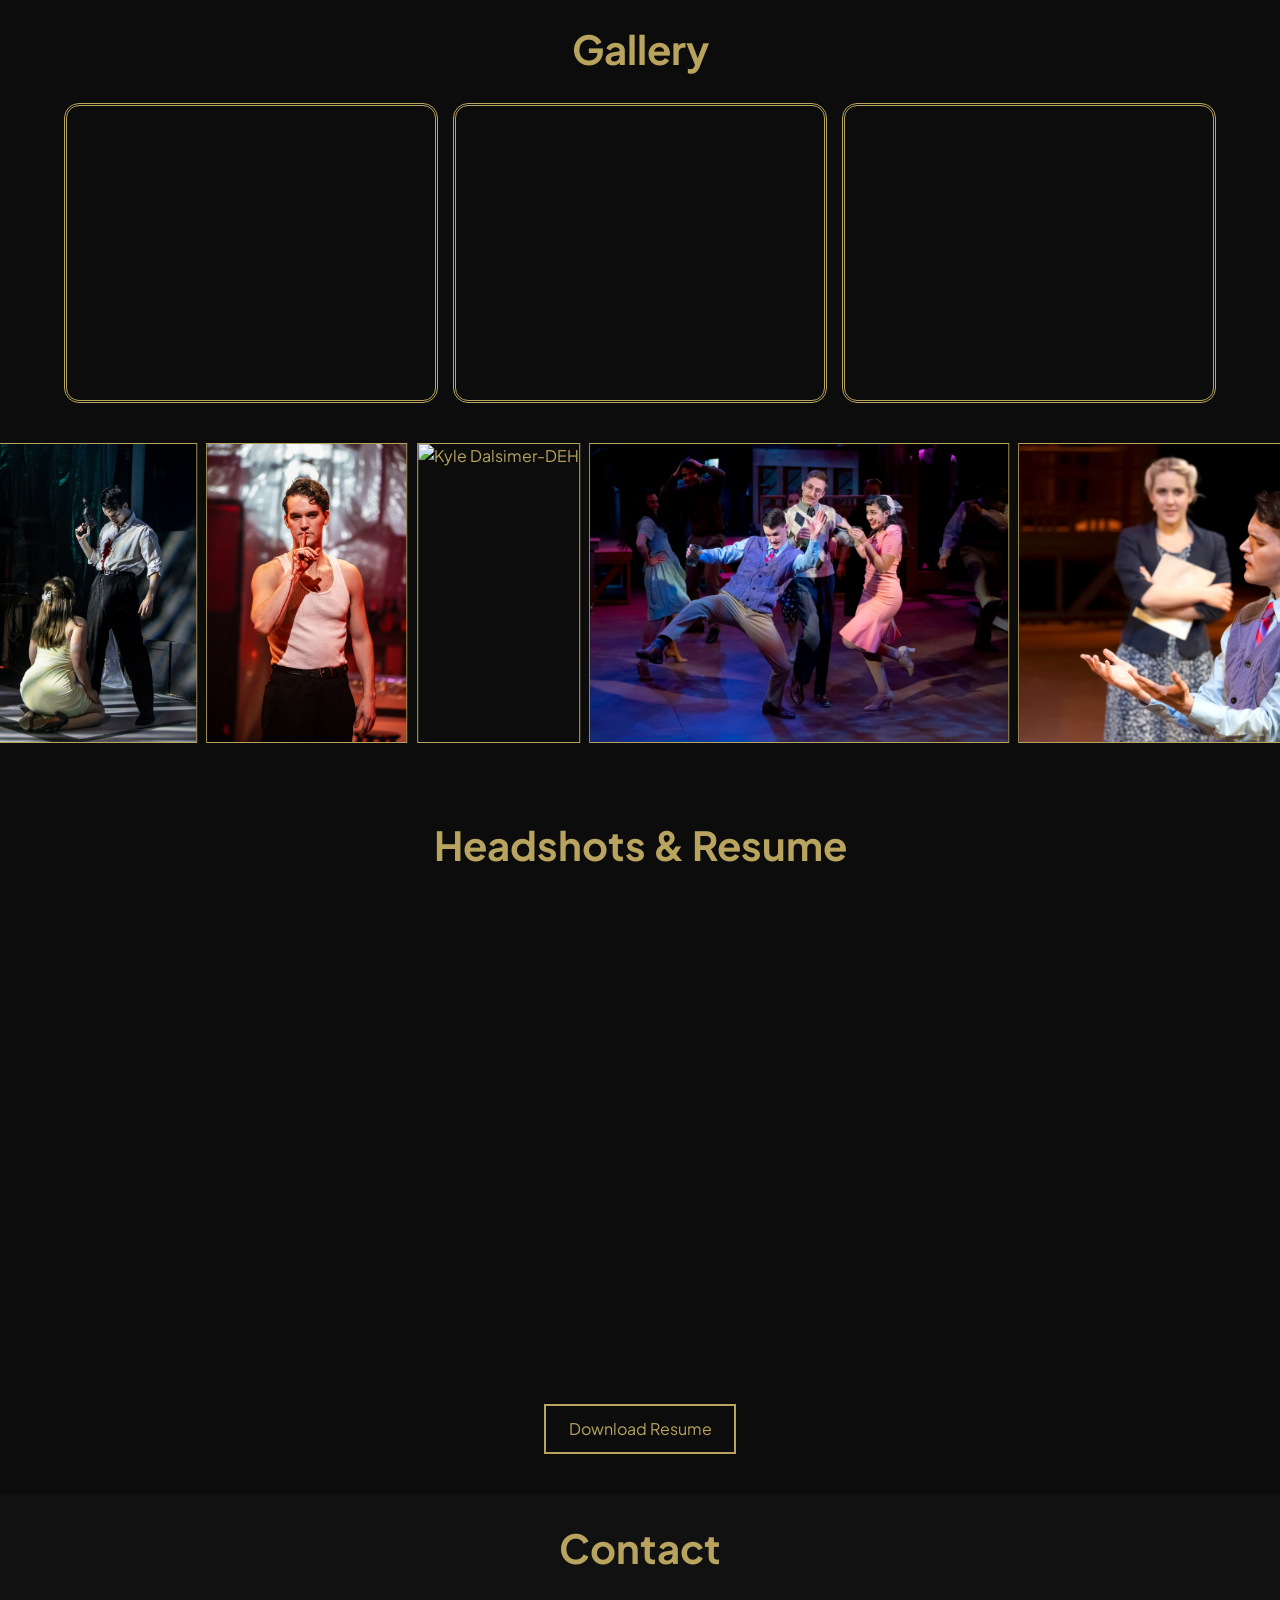
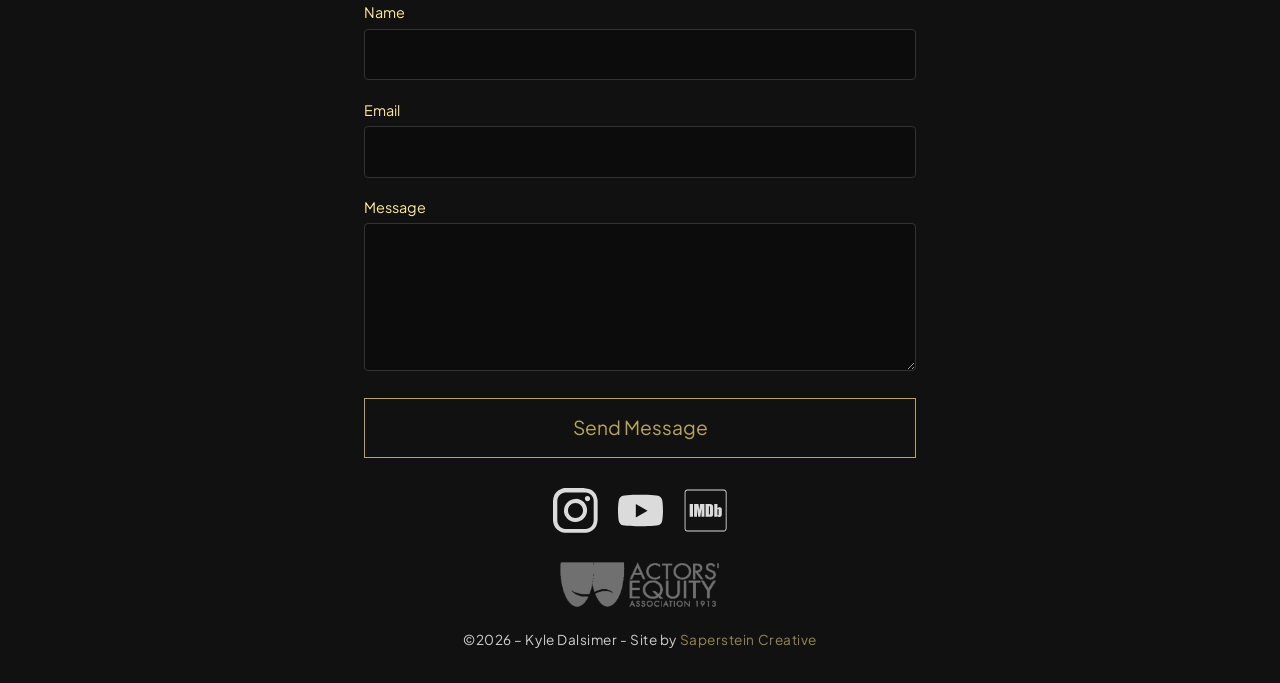
==== commit 1214d5f2: "Add files via upload" ====
--- a/index.html
+++ b/index.html
@@ -107,8 +107,8 @@
     <h2>Gallery</h2>
     <div class="video-wrapper revealup">
       <iframe src="https://www.youtube.com/embed/IlOM77OqnHk?si=qnkr8kxGao5QCxED" title="YouTube video player" frameborder="0" allow="accelerometer; autoplay; clipboard-write; encrypted-media; gyroscope; picture-in-picture; web-share" referrerpolicy="strict-origin-when-cross-origin" allowfullscreen></iframe>
-      <iframe src="https://www.youtube.com/embed/WTzMeZFlxNI?si=aj-J9F8LuwLNmQAg" title="YouTube video player" frameborder="0" allow="accelerometer; autoplay; clipboard-write; encrypted-media; gyroscope; picture-in-picture; web-share" referrerpolicy="strict-origin-when-cross-origin" allowfullscreen></iframe>
-      <iframe src="https://www.youtube.com/embed/AKss7FYpPEs?si=peE1-weU8Ets7sNG" title="YouTube video player" frameborder="0" allow="accelerometer; autoplay; clipboard-write; encrypted-media; gyroscope; picture-in-picture; web-share" referrerpolicy="strict-origin-when-cross-origin" allowfullscreen></iframe>
+      <iframe src="https://www.youtube.com/embed/VIDEOID" allowfullscreen></iframe>
+      <iframe src="https://www.youtube.com/embed/VIDEOID" allowfullscreen></iframe>
     </div>
   </div>
 
@@ -149,13 +149,16 @@
     <div class="headshot-grid-container revealup">
     <div class="headshot-grid">
       <a href="images/headshot-1.jpg" download>
-    <img src="images/headshot-1.jpg" alt="Kyle Dalsimer-1">
+        
+  <img src="images/headshot-1.jpg" alt="Kyle Dalsimer-1">
 </a>
       <a href="images/headshot-2.jpg" download>
   <img src="images/headshot-2.jpg" alt="Kyle Dalsimer-2">
 </a>
-       <a href="images/headshot-3.jpg" download>
-  <img src="images/headshot-3.jpg" alt="Kyle Dalsimer-3">
+
+</a>
+      <a href="images/headshot-3.jpg" download>
+  <img src="images/headshot-3.jpg" alt="Kyle Dalsimer-2">
 </a>
     </div>
     </div>
@@ -170,7 +173,8 @@
   <div class="contact-container">
     <h2>Contact</h2>
 
-    <form class="contact-form">
+    <form id="contact-form" class="contact-form" action="https://api.web3forms.com/submit" method="POST">
+      <input type="hidden" name="access_key" value="69fc6ee5-755a-4491-9c8a-21f0a18ba11c">
 
       <div class="form-group">
         <label for="name">Name</label>
@@ -190,6 +194,11 @@
       <button type="submit">Send Message</button>
 
     </form>
+
+    <p id="form-status" style="display:none; margin-top:15px;">
+  Thanks! Your message has been sent.
+</p>
+
   </div>
 </section>
 
--- a/style.css
+++ b/style.css
@@ -661,8 +661,9 @@
 .hero-podcast {
   display: flex;
   scroll-margin-top: var(--nav-height);
-  height: 20vh;
+  height: 40vh;
   place-items: center;
+  background: url("images/process.jpg") center/cover no-repeat;
   background-color: var(--black);
   text-align: center;
   color: var(--gold-soft);
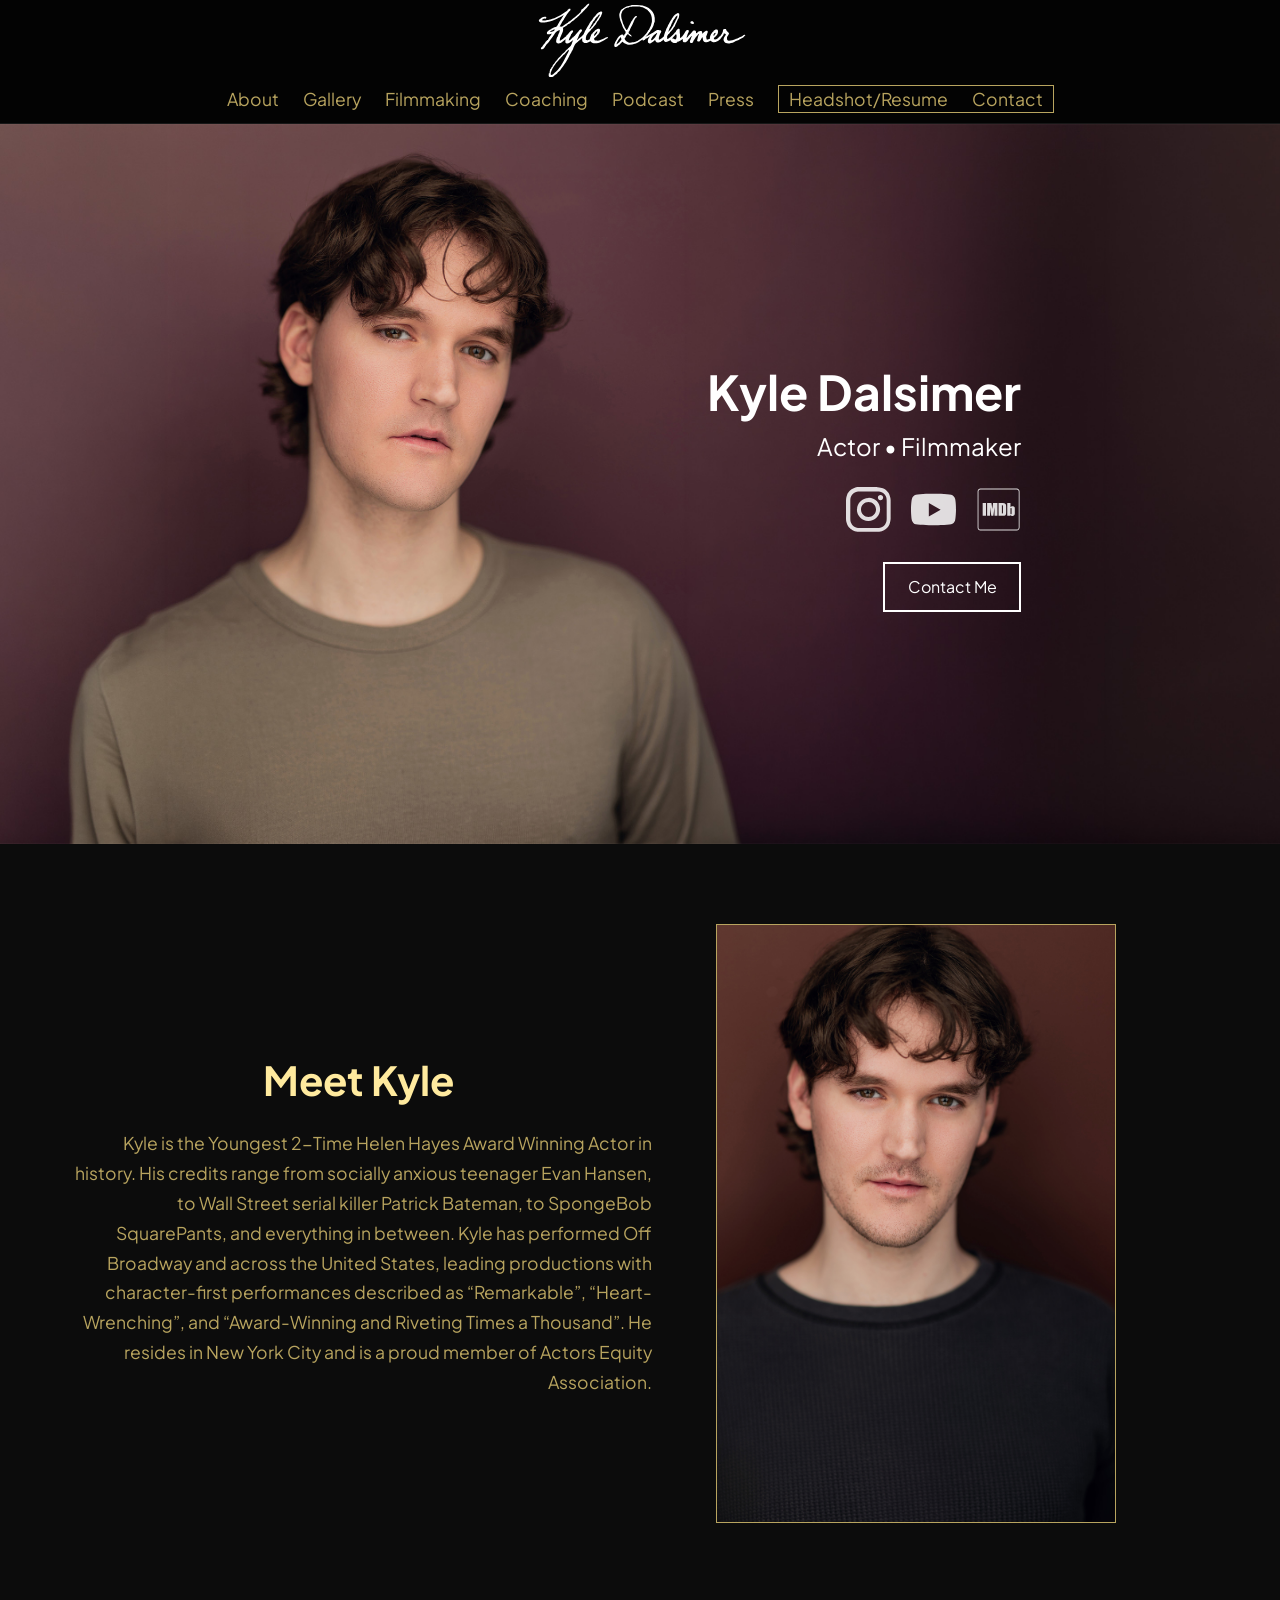
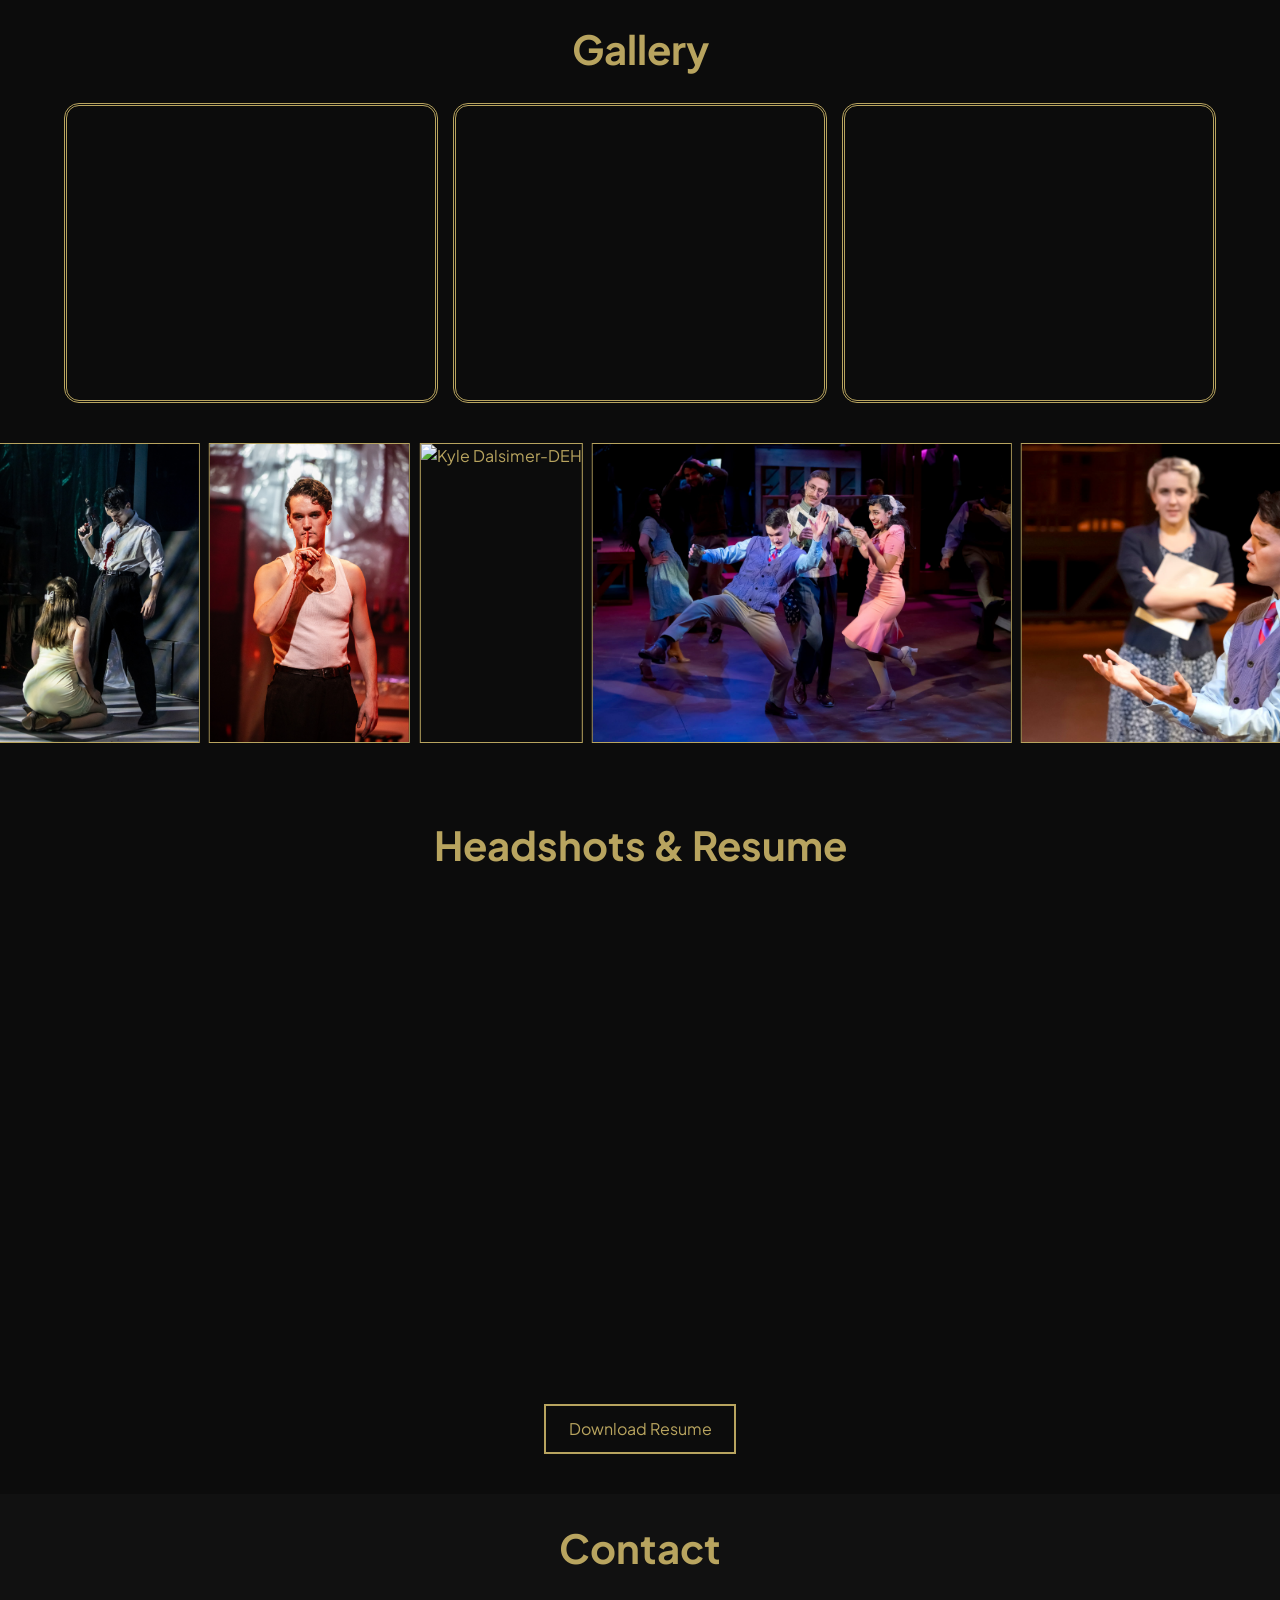
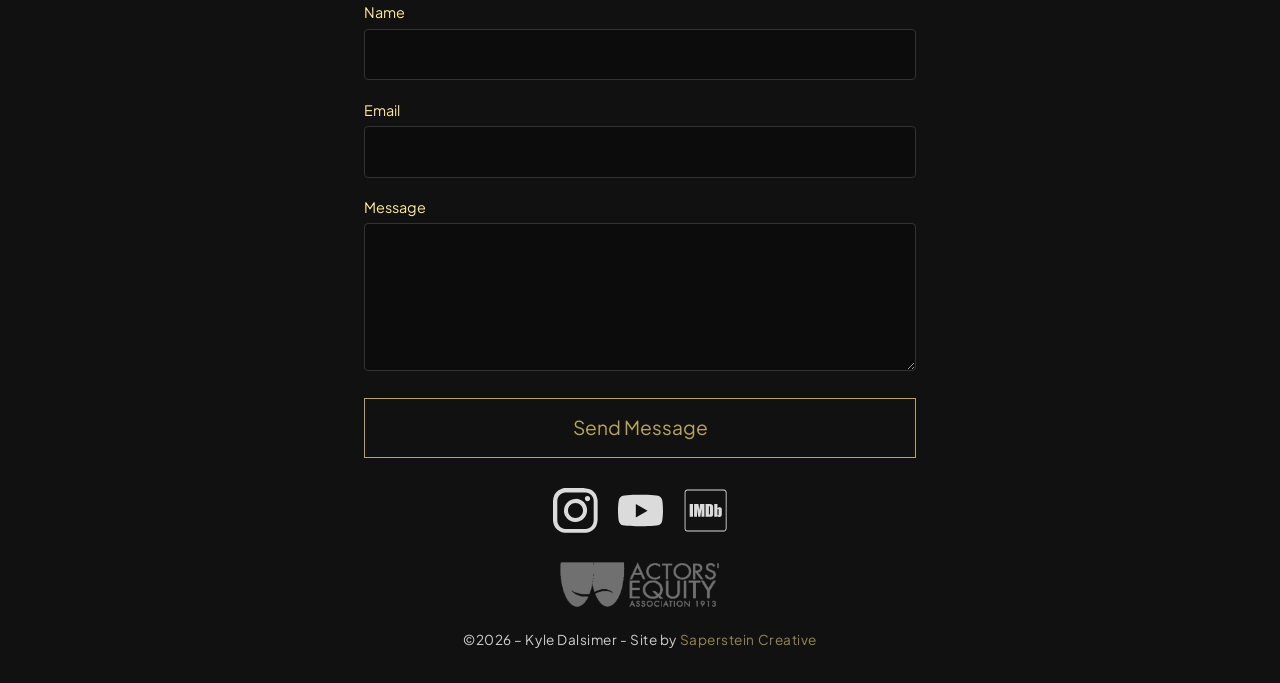
==== commit c68d7837: "Update video iframes in index.html" ====
--- a/index.html
+++ b/index.html
@@ -107,8 +107,8 @@
     <h2>Gallery</h2>
     <div class="video-wrapper revealup">
       <iframe src="https://www.youtube.com/embed/IlOM77OqnHk?si=qnkr8kxGao5QCxED" title="YouTube video player" frameborder="0" allow="accelerometer; autoplay; clipboard-write; encrypted-media; gyroscope; picture-in-picture; web-share" referrerpolicy="strict-origin-when-cross-origin" allowfullscreen></iframe>
-      <iframe src="https://www.youtube.com/embed/VIDEOID" allowfullscreen></iframe>
-      <iframe src="https://www.youtube.com/embed/VIDEOID" allowfullscreen></iframe>
+      <iframe src="https://www.youtube.com/embed/WTzMeZFlxNI?si=4NIYkutjWg8E0clk" title="YouTube video player" frameborder="0" allow="accelerometer; autoplay; clipboard-write; encrypted-media; gyroscope; picture-in-picture; web-share" referrerpolicy="strict-origin-when-cross-origin" allowfullscreen></iframe>
+      <iframe src="https://www.youtube.com/embed/AKss7FYpPEs?si=oAUxbHqp5DS9z15F" title="YouTube video player" frameborder="0" allow="accelerometer; autoplay; clipboard-write; encrypted-media; gyroscope; picture-in-picture; web-share" referrerpolicy="strict-origin-when-cross-origin" allowfullscreen></iframe>
     </div>
   </div>
 
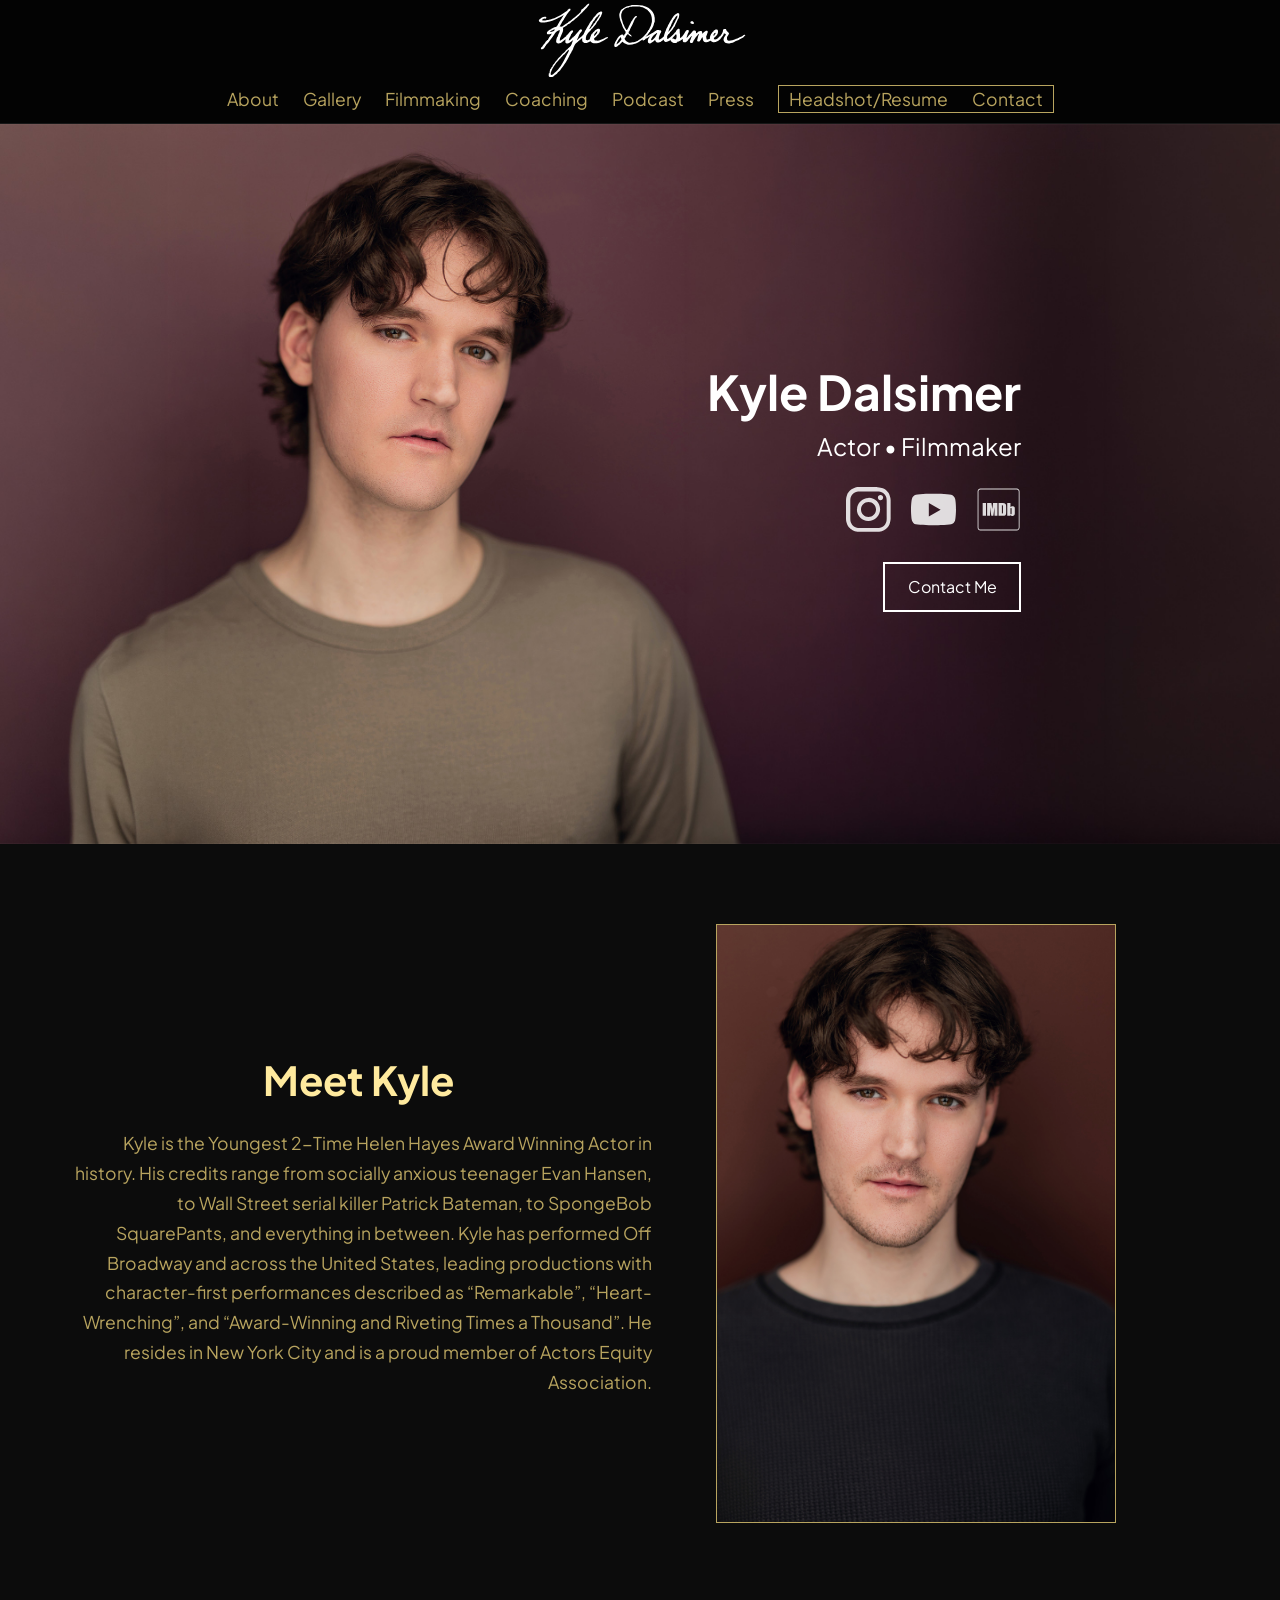
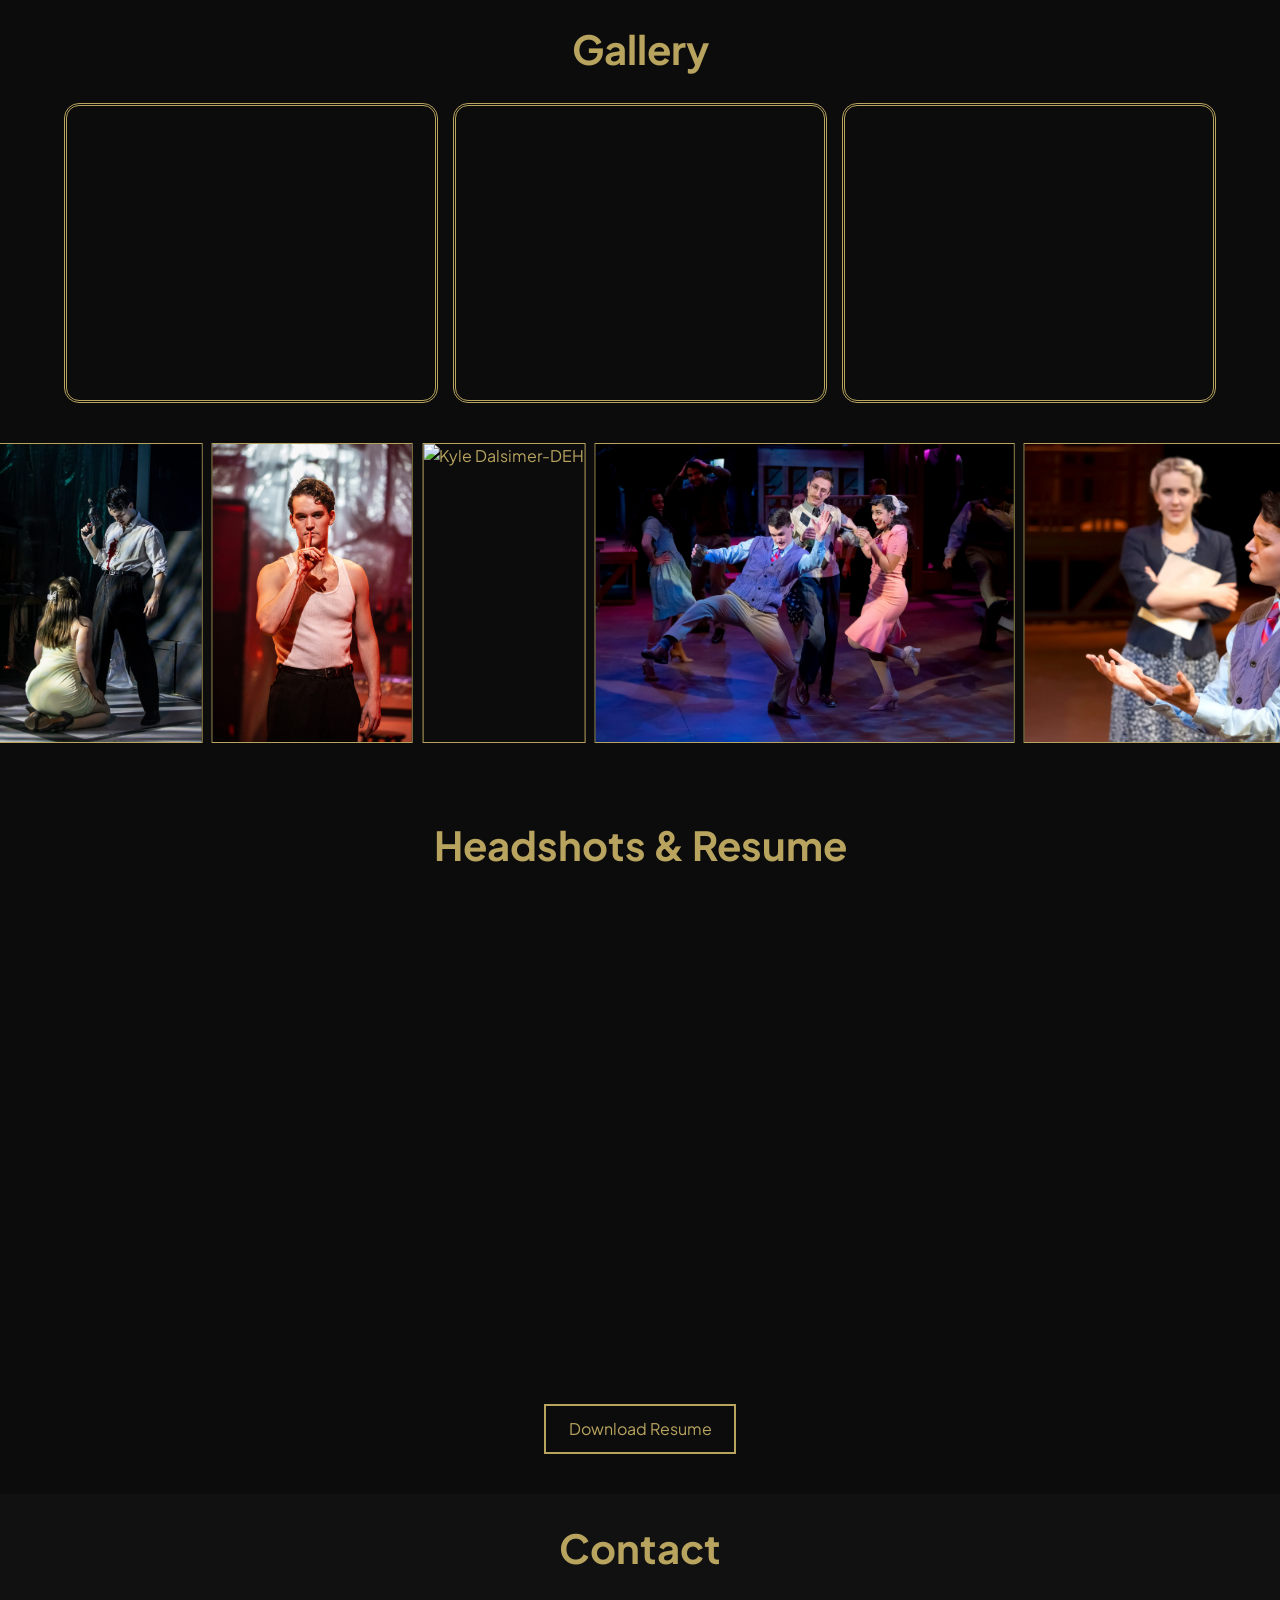
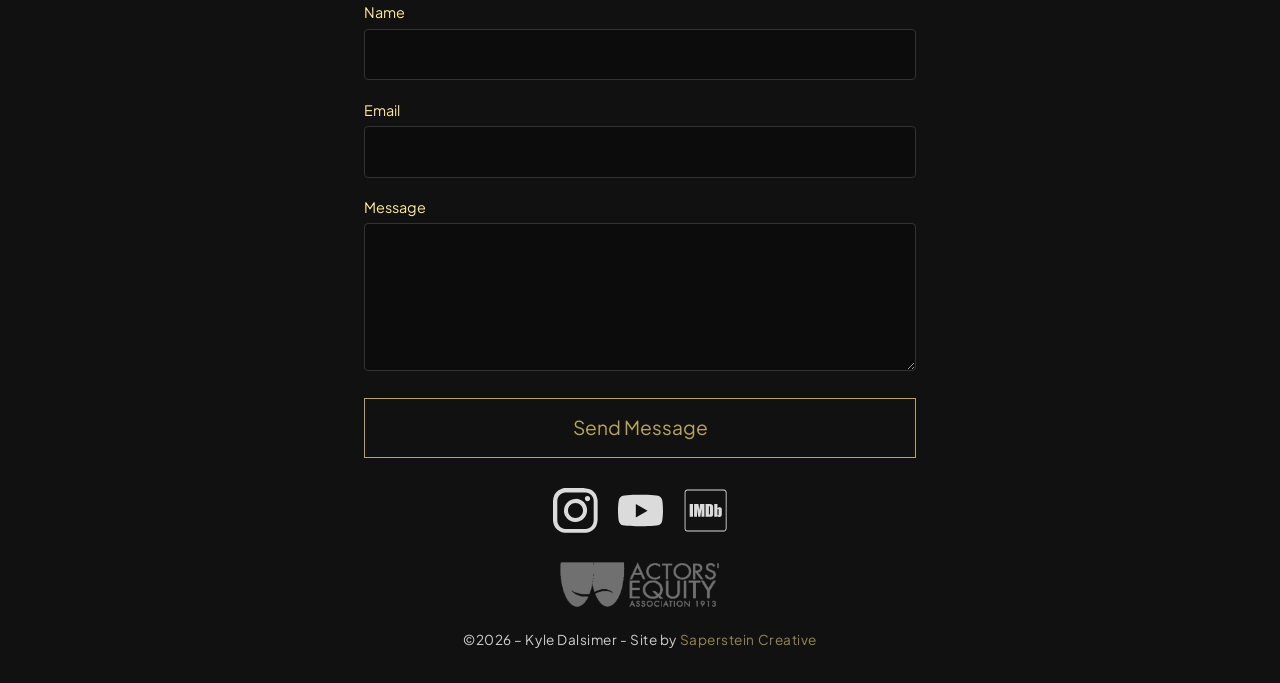
==== commit bd0e4dec: "Update index.html" ====
--- a/index.html
+++ b/index.html
@@ -4,7 +4,7 @@
   <meta charset="UTF-8">
   <meta name="viewport" content="width=device-width, initial-scale=1.0">
   <title>Kyle Dalsimer</title>
-  <meta name="description" content="Official Website of Kyle Dalsimer">
+  <meta name="description" content="Official Website of Kyle Dalsimer | Actor, Filmmaker, Podcast Host, Vocal Coach">
 
 <link rel="preconnect" href="https://fonts.googleapis.com">
 <link rel="preconnect" href="https://fonts.gstatic.com" crossorigin>
--- a/style.css
+++ b/style.css
@@ -545,6 +545,7 @@
   font-size:2.5rem;
   cursor:pointer;
   padding:.5rem 1rem;
+  z-index:9999999;
 }
 
 .lb-close{ top:20px; right:30px; font-size:3rem; }
